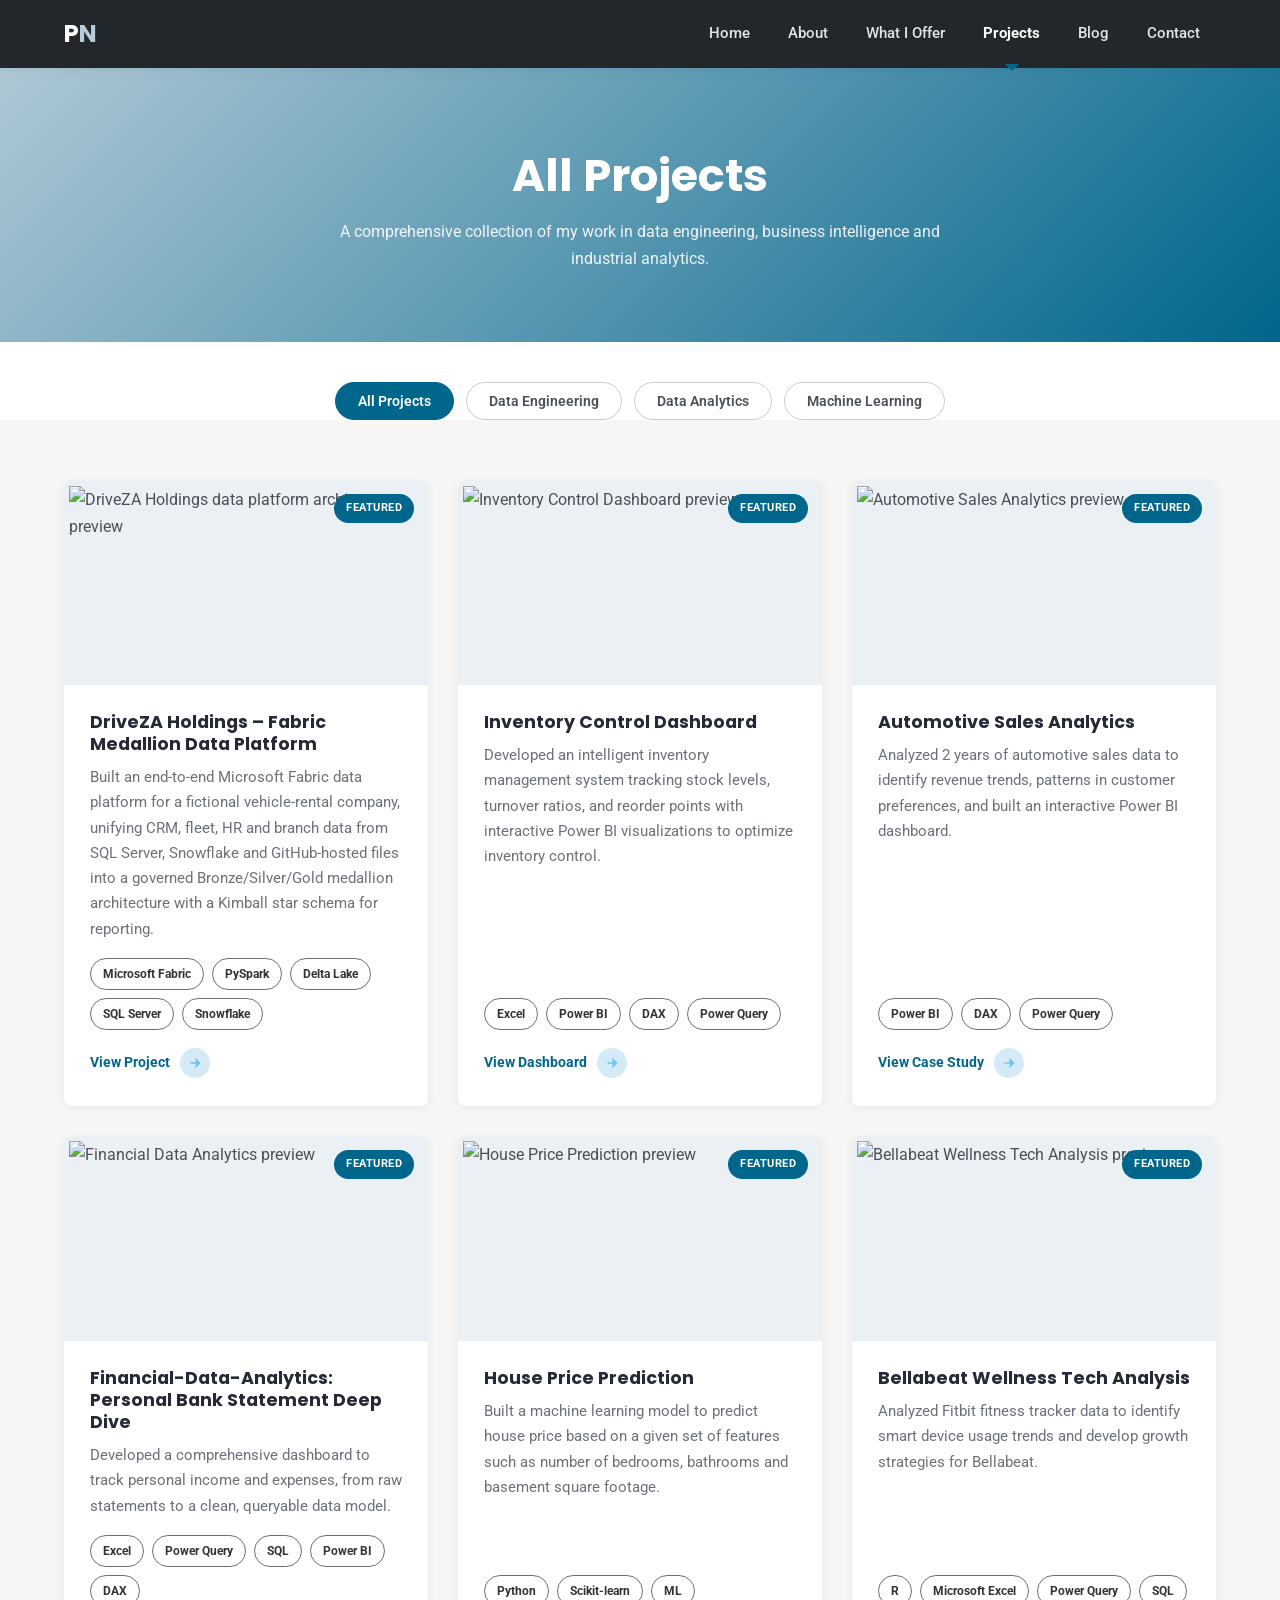
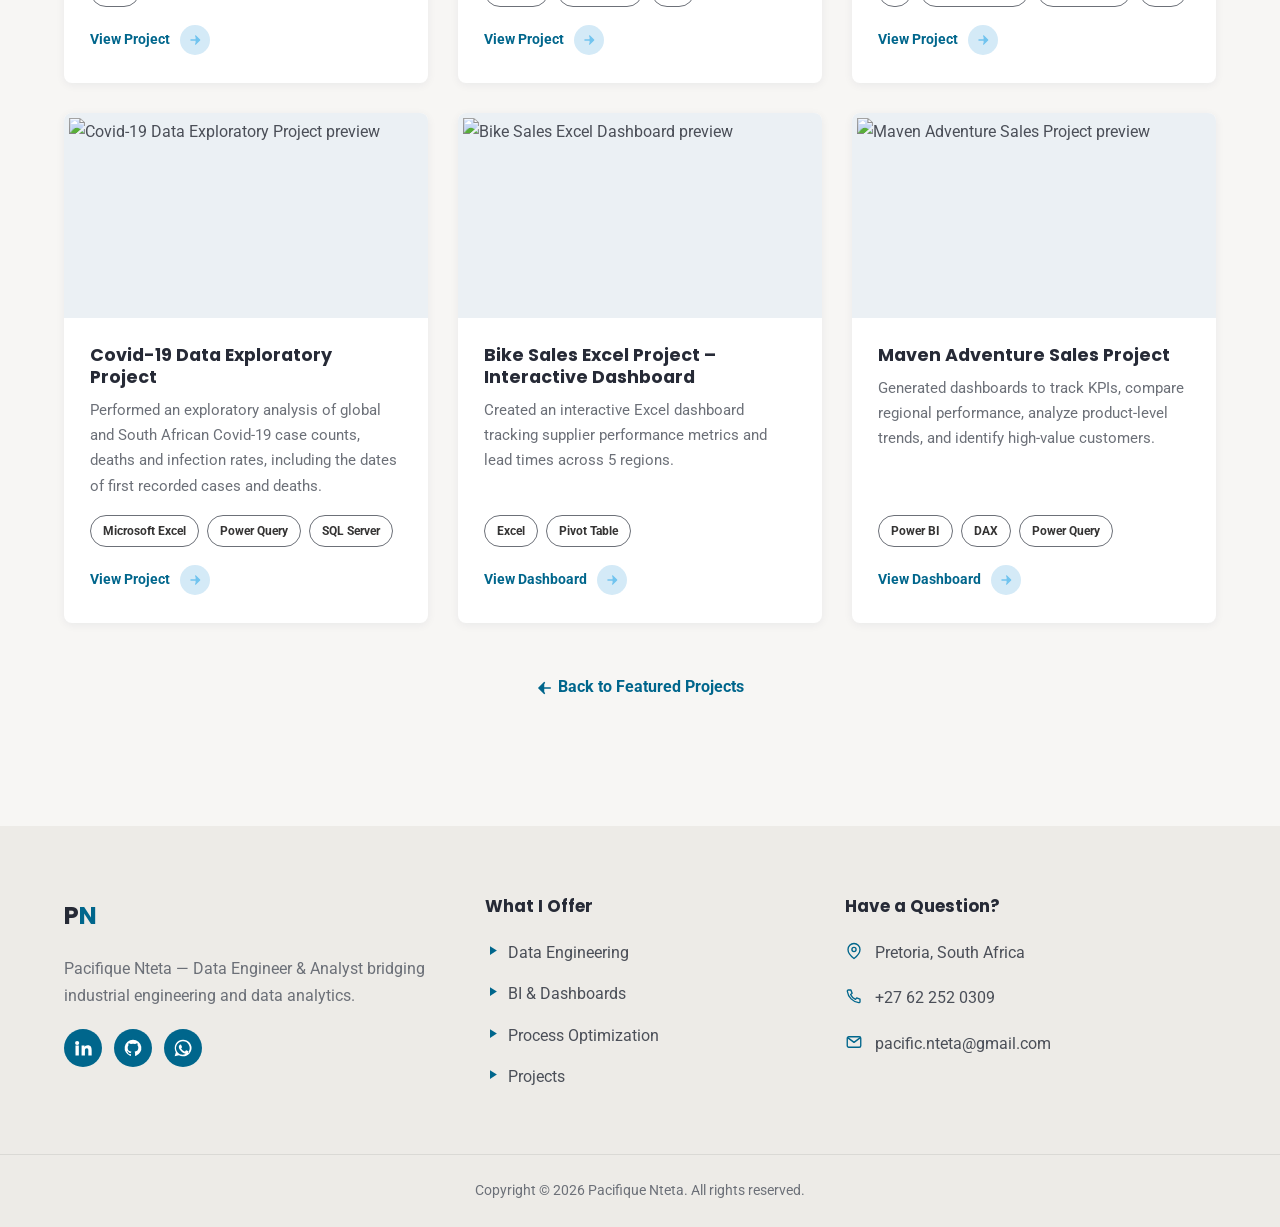
==== projects.html @ 790c8624 "blog section update" ====
<!DOCTYPE html>
<html lang="en">
  <head>
    <meta charset="UTF-8">
    <meta name="viewport" content="width=device-width, initial-scale=1.0, shrink-to-fit=no">
    <title>Projects | Pacifique Nteta</title>
    <meta name="description" content="A comprehensive collection of Pacifique Nteta's work in data engineering, business intelligence and industrial analytics.">
    <meta name="keywords" content="data engineer,  analytics engineer, industrial engineer, data analyst, Power BI, Python, supply chain analytics, inventory optimization, predictive modeling, data visualization, process improvement, Lean Six Sigma">
    <meta name="author" content="Pacifique Nteta">
    <meta name="robots" content="index, follow">
    <script async src="https://www.googletagmanager.com/gtag/js?id=G-0H7MX7FSZ4"></script>
    <script>
      window.dataLayer = window.dataLayer || [];
      function gtag(){ dataLayer.push(arguments); }
      gtag('js', new Date());
      gtag('config', 'G-0H7MX7FSZ4');
    </script>
    <link rel="preconnect" href="https://fonts.googleapis.com">
    <link rel="preconnect" href="https://fonts.gstatic.com" crossorigin>
    <link href="https://fonts.googleapis.com/css2?family=Poppins:wght@400;500;600;700;800&family=Roboto:wght@400;500;700&display=swap" rel="stylesheet">
    <link rel="stylesheet" href="styles.css">
    <link rel="icon" href="assets/images/PN - Round Logo.svg" type="image/svg+xml">
  </head>
  <body>

<!-- ===================== PRELOADER ===================== -->
<div id="preloader" aria-hidden="true">
  <div class="loader-spinner"></div>
</div>

<!-- ===================== HEADER ===================== -->
<header class="site-header solid" id="siteHeader">
  <div class="container header-inner">
    <a href="index.html#home" class="logo">P<span>N</span></a>

    <nav class="main-nav" id="mainNav" aria-label="Primary navigation">
      <ul class="nav-list">
        <li><a href="index.html#home" class="nav-link" data-nav="home">Home</a></li>
        <li><a href="index.html#about" class="nav-link" data-nav="about">About</a></li>
        <li><a href="index.html#services" class="nav-link" data-nav="services">What I Offer</a></li>
        <li><a href="projects.html" class="nav-link active">Projects</a></li>
        <li><a href="index.html#blog" class="nav-link" data-nav="blog">Blog</a></li>
        <!-- <li><a href="index.html#pricing" class="nav-link" data-nav="pricing">Pricing</a></li> -->
        <li><a href="index.html#contact" class="nav-link" data-nav="contact">Contact</a></li>
      </ul>
    </nav>

    <button class="hamburger" id="hamburger" aria-label="Toggle navigation menu" aria-expanded="false" aria-controls="mainNav">
      <span></span><span></span><span></span>
    </button>
  </div>
</header>

<main>

  <!-- ===================== PAGE HEADER ===================== -->
  <section class="page-header">
    <div class="container">
      <h1>All Projects</h1>
      <p>A comprehensive collection of my work in data engineering, business intelligence and industrial analytics.</p>
    </div>
  </section>     

  <!-- ===================== FILTER BAR ===================== -->
  <div class="filter-bar" id="projectFilters">
    <button class="filter-btn active" data-filter="all">All Projects</button>
    <button class="filter-btn" data-filter="data-engineering">Data Engineering</button>
    <button class="filter-btn" data-filter="data-analytics">Data Analytics</button>
    <button class="filter-btn" data-filter="machine-learning">Machine Learning</button>
  </div>

  <!-- ===================== ALL PROJECTS GRID ===================== -->
  <section class="all-projects">
    <div class="container">
      <div class="portfolio-grid" id="allProjectsGrid">
        
        <article class="portfolio-item" data-reveal data-category="data-engineering">
          <div class="portfolio-thumb">
            <span class="featured-badge">Featured</span>
            <img src="assets/images/DriveZa_Architecture.png" alt="DriveZA Holdings data platform architecture preview" loading="lazy" width="800" height="450">
          </div>
          <div class="portfolio-body">
            <h3>DriveZA Holdings – Fabric Medallion Data Platform</h3>
            <p>Built an end-to-end Microsoft Fabric data platform for a fictional vehicle-rental company, unifying CRM, fleet, HR and branch data from SQL Server, Snowflake and GitHub-hosted files into a governed Bronze/Silver/Gold medallion architecture with a Kimball star schema for reporting.</p>
            <div class="tag-list">
              <span class="tag">Microsoft Fabric</span><span class="tag">PySpark</span><span class="tag">Delta Lake</span><span class="tag">SQL Server</span><span class="tag">Snowflake</span>
            </div>
            <a href="https://github.com/PacifiqueNteta/DriveZA-Holdings" target="_blank" rel="noopener" class="read-more">View Project <span class="arrow" aria-hidden="true"><svg viewBox="0 0 24 24" fill="none" stroke="currentColor" stroke-width="2.2" stroke-linecap="round" stroke-linejoin="round"><path d="M5 12h14M13 5l7 7-7 7"/></svg></span></a>
          </div>
        </article>

        <article class="portfolio-item" data-reveal data-category="data-analytics">
          <div class="portfolio-thumb">
            <span class="featured-badge">Featured</span>
            <img src="assets/images/Inventory Project Header.png" alt="Inventory Control Dashboard preview" loading="lazy" width="800" height="450">
          </div>
          <div class="portfolio-body">
            <h3>Inventory Control Dashboard</h3>
            <p>Developed an intelligent inventory management system tracking stock levels, turnover ratios, and reorder points with interactive Power BI visualizations to optimize inventory control.</p>
            <div class="tag-list">
              <span class="tag">Excel</span><span class="tag">Power BI</span><span class="tag">DAX</span><span class="tag">Power Query</span>
            </div>
            <a href="https://app.powerbi.com/view?r=eyJrIjoiNzM2NTM2NjktODMyYS00ZTg4LWJiZTgtMGU3NTUxNTg4MDBhIiwidCI6ImNhOWE4YjhjLTNlYTMtNDc5OS1hNDNlLTU1MTAzOThlN2EzYiIsImMiOjh9" target="_blank" rel="noopener" class="read-more">View Dashboard <span class="arrow" aria-hidden="true"><svg viewBox="0 0 24 24" fill="none" stroke="currentColor" stroke-width="2.2" stroke-linecap="round" stroke-linejoin="round"><path d="M5 12h14M13 5l7 7-7 7"/></svg></span></a>
          </div>
        </article>

        <article class="portfolio-item" data-reveal data-category="data-analytics">
          <div class="portfolio-thumb">
            <span class="featured-badge">Featured</span>
            <img src="assets/images/Car Sales Header.jpg" alt="Automotive Sales Analytics preview" loading="lazy" width="800" height="450">
          </div>
          <div class="portfolio-body">
            <h3>Automotive Sales Analytics</h3>
            <p>Analyzed 2 years of automotive sales data to identify revenue trends, patterns in customer preferences, and built an interactive Power BI dashboard.</p>
            <div class="tag-list">
              <span class="tag">Power BI</span><span class="tag">DAX</span><span class="tag">Power Query</span>
            </div>
            <a href="https://github.com/PacifiqueNteta/Automotive-Sales-Analytics" target="_blank" rel="noopener" class="read-more">View Case Study <span class="arrow" aria-hidden="true"><svg viewBox="0 0 24 24" fill="none" stroke="currentColor" stroke-width="2.2" stroke-linecap="round" stroke-linejoin="round"><path d="M5 12h14M13 5l7 7-7 7"/></svg></span></a>
          </div>
        </article>

        <article class="portfolio-item" data-reveal data-category="data-analytics ">
          <div class="portfolio-thumb">
            <span class="featured-badge">Featured</span>
            <img src="assets/images/Bank Statement Analysis.jpeg" alt="Financial Data Analytics preview" loading="lazy" width="800" height="450">
          </div>
          <div class="portfolio-body">
            <h3>Financial-Data-Analytics: Personal Bank Statement Deep Dive</h3>
            <p>Developed a comprehensive dashboard to track personal income and expenses, from raw statements to a clean, queryable data model.</p>
            <div class="tag-list">
              <span class="tag">Excel</span><span class="tag">Power Query</span><span class="tag">SQL</span><span class="tag">Power BI</span><span class="tag">DAX</span>
            </div>
            <a href="https://github.com/PacifiqueNteta/Financial-Data-Analytics/blob/main/README.md" target="_blank" rel="noopener" class="read-more">View Project <span class="arrow" aria-hidden="true"><svg viewBox="0 0 24 24" fill="none" stroke="currentColor" stroke-width="2.2" stroke-linecap="round" stroke-linejoin="round"><path d="M5 12h14M13 5l7 7-7 7"/></svg></span></a>
          </div>
        </article>

        <article class="portfolio-item" data-reveal data-category="machine-learning">
          <div class="portfolio-thumb">
            <span class="featured-badge">Featured</span>
            <img src="assets/images/Houses.jpg" alt="House Price Prediction preview" loading="lazy" width="800" height="450">
          </div>
          <div class="portfolio-body">
            <h3>House Price Prediction</h3>
            <p>Built a machine learning model to predict house price based on a given set of features such as number of bedrooms, bathrooms and basement square footage.</p>
            <div class="tag-list">
              <span class="tag">Python</span><span class="tag">Scikit-learn</span><span class="tag">ML</span>
            </div>
            <a href="https://github.com/PacificNt/House-Price-Prediction-Project/blob/main/house-sales-project.ipynb" target="_blank" rel="noopener" class="read-more">View Project <span class="arrow" aria-hidden="true"><svg viewBox="0 0 24 24" fill="none" stroke="currentColor" stroke-width="2.2" stroke-linecap="round" stroke-linejoin="round"><path d="M5 12h14M13 5l7 7-7 7"/></svg></span></a>
          </div>
        </article>

        <article class="portfolio-item" data-reveal data-category="data-analytics">
          <div class="portfolio-thumb">
            <span class="featured-badge">Featured</span>
            <img src="assets/images/BellaBeatChart.png" alt="Bellabeat Wellness Tech Analysis preview" loading="lazy" width="800" height="450">
          </div>
          <div class="portfolio-body">
            <h3>Bellabeat Wellness Tech Analysis</h3>
            <p>Analyzed Fitbit fitness tracker data to identify smart device usage trends and develop growth strategies for Bellabeat.</p>
            <div class="tag-list">
              <span class="tag">R</span><span class="tag">Microsoft Excel</span><span class="tag">Power Query</span><span class="tag">SQL</span>
            </div>
            <a href="https://www.kaggle.com/code/pacifiquenteta/bellabeat-capstone-case-study" target="_blank" rel="noopener" class="read-more">View Project <span class="arrow" aria-hidden="true"><svg viewBox="0 0 24 24" fill="none" stroke="currentColor" stroke-width="2.2" stroke-linecap="round" stroke-linejoin="round"><path d="M5 12h14M13 5l7 7-7 7"/></svg></span></a>
          </div>
        </article>

        <article class="portfolio-item" data-reveal data-category="data-analytics">
          <div class="portfolio-thumb">
            <img src="assets/images/Corona.jpg" alt="Covid-19 Data Exploratory Project preview" loading="lazy" width="800" height="450">
          </div>
          <div class="portfolio-body">
            <h3>Covid-19 Data Exploratory Project</h3>
            <p>Performed an exploratory analysis of global and South African Covid-19 case counts, deaths and infection rates, including the dates of first recorded cases and deaths.</p>
            <div class="tag-list">
              <span class="tag">Microsoft Excel</span><span class="tag">Power Query</span><span class="tag">SQL Server</span>
            </div>
            <a href="https://github.com/PacificNt/Covid-19_Data_Exploratory_Project/blob/main/README.md" target="_blank" rel="noopener" class="read-more">View Project <span class="arrow" aria-hidden="true"><svg viewBox="0 0 24 24" fill="none" stroke="currentColor" stroke-width="2.2" stroke-linecap="round" stroke-linejoin="round"><path d="M5 12h14M13 5l7 7-7 7"/></svg></span></a>
          </div>
        </article>

        <article class="portfolio-item" data-reveal data-category="data-analytics">
          <div class="portfolio-thumb">
            <img src="assets/images/Bike Sale Project.png" alt="Bike Sales Excel Dashboard preview" loading="lazy" width="800" height="450">
          </div>
          <div class="portfolio-body">
            <h3>Bike Sales Excel Project &ndash; Interactive Dashboard</h3>
            <p>Created an interactive Excel dashboard tracking supplier performance metrics and lead times across 5 regions.</p>
            <div class="tag-list">
              <span class="tag">Excel</span><span class="tag">Pivot Table</span>
            </div>
            <a href="https://1drv.ms/x/s!Akip1je-1QNHhXFHYk6BNHIUwfp4?e=jDx7t6" target="_blank" rel="noopener" class="read-more">View Dashboard <span class="arrow" aria-hidden="true"><svg viewBox="0 0 24 24" fill="none" stroke="currentColor" stroke-width="2.2" stroke-linecap="round" stroke-linejoin="round"><path d="M5 12h14M13 5l7 7-7 7"/></svg></span></a>
          </div>
        </article>

        <article class="portfolio-item" data-reveal data-category="data-analytics">
          <div class="portfolio-thumb">
            <img src="assets/images/Adventure Preview.png" alt="Maven Adventure Sales Project preview" loading="lazy" width="800" height="450">
          </div>
          <div class="portfolio-body">
            <h3>Maven Adventure Sales Project</h3>
            <p>Generated dashboards to track KPIs, compare regional performance, analyze product-level trends, and identify high-value customers.</p>
            <div class="tag-list">
              <span class="tag">Power BI</span><span class="tag">DAX</span><span class="tag">Power Query</span>
            </div>
            <a href="https://mavenshowcase.com/project/29545" target="_blank" rel="noopener" class="read-more">View Dashboard <span class="arrow" aria-hidden="true"><svg viewBox="0 0 24 24" fill="none" stroke="currentColor" stroke-width="2.2" stroke-linecap="round" stroke-linejoin="round"><path d="M5 12h14M13 5l7 7-7 7"/></svg></span></a>
          </div>
        </article>

      </div>

      <p class="back-link-wrap"><a href="index.html#portfolio" class="back-link"><span class="arrow arrow-left" aria-hidden="true"><svg viewBox="0 0 24 24" fill="none" stroke="currentColor" stroke-width="2.2" stroke-linecap="round" stroke-linejoin="round"><path d="M19 12H5M11 5l-7 7 7 7"/></svg></span> Back to Featured Projects</a></p>
    </div>
  </section>

</main>

<!-- ===================== FOOTER ===================== -->
<footer class="site-footer">
  <div class="container footer-grid">
    <div class="footer-col">
      <a href="index.html#home" class="logo">P<span>N</span></a>
      <p>Pacifique Nteta &mdash; Data Engineer &amp; Analyst bridging industrial engineering and data analytics.</p>
      <ul class="social-round">
        <li><a href="https://linkedin.com/in/pacifique-nteta" target="_blank" rel="noopener" aria-label="LinkedIn"><svg viewBox="0 0 24 24"><path d="M4.98 3.5a2.5 2.5 0 1 1 0 5 2.5 2.5 0 0 1 0-5zM3 9h4v12H3V9zm7 0h3.8v1.7h.05c.53-1 1.83-2 3.77-2 4.03 0 4.78 2.65 4.78 6.1V21h-4v-5.7c0-1.36-.02-3.1-1.9-3.1-1.9 0-2.2 1.48-2.2 3v5.8h-4V9z"/></svg></a></li>
        <li><a href="https://github.com/PacifiqueNteta" target="_blank" rel="noopener" aria-label="GitHub"><svg viewBox="0 0 24 24"><path d="M12 2a10 10 0 0 0-3.16 19.5c.5.09.68-.22.68-.48v-1.7c-2.78.6-3.37-1.34-3.37-1.34-.46-1.16-1.11-1.47-1.11-1.47-.9-.62.07-.6.07-.6 1 .07 1.53 1.03 1.53 1.03.9 1.52 2.34 1.08 2.91.83.09-.65.35-1.08.63-1.33-2.22-.25-4.56-1.11-4.56-4.93 0-1.09.39-1.98 1.03-2.68-.1-.25-.45-1.27.1-2.65 0 0 .84-.27 2.75 1.02a9.6 9.6 0 0 1 5 0c1.91-1.29 2.75-1.02 2.75-1.02.55 1.38.2 2.4.1 2.65.64.7 1.03 1.59 1.03 2.68 0 3.83-2.34 4.68-4.57 4.92.36.31.68.92.68 1.85v2.74c0 .27.18.58.69.48A10 10 0 0 0 12 2z"/></svg></a></li>
        <li><a href="https://wa.me/27622520309" target="_blank" rel="noopener" aria-label="WhatsApp"><svg viewBox="0 0 24 24"><path d="M12 2a10 10 0 0 0-8.6 15L2 22l5.2-1.36A10 10 0 1 0 12 2zm0 2a8 8 0 0 1 6.9 12.05l.5 1.83-1.87-.49A8 8 0 1 1 12 4zm-3.24 4.1c-.2 0-.5.06-.77.36-.26.3-1 1-1 2.42 0 1.43 1.03 2.8 1.17 3 .15.2 2 3.14 4.9 4.28 2.42.95 2.9.76 3.43.71.53-.05 1.7-.7 1.94-1.36.24-.68.24-1.26.17-1.38-.07-.12-.27-.2-.56-.35-.3-.15-1.7-.84-1.97-.94-.26-.1-.46-.15-.65.15-.2.3-.75.94-.92 1.14-.17.2-.34.22-.63.07-.3-.15-1.24-.46-2.36-1.46-.87-.78-1.46-1.74-1.63-2.04-.17-.3-.02-.46.13-.6.13-.13.3-.35.44-.52.15-.17.2-.3.3-.5.1-.2.05-.37-.03-.52-.07-.15-.65-1.58-.9-2.16-.24-.57-.48-.5-.65-.5z"/></svg></a></li>
      </ul>
    </div>

    <div class="footer-col">
      <h4>What I Offer</h4>
      <ul class="footer-links">
  <li><a href="#services"><span class="link-bullet" aria-hidden="true"><svg viewBox="0 0 24 24" fill="currentColor"><path d="M8 5v14l11-7z"/></svg></span> Data Engineering</a></li>
  <li><a href="#services"><span class="link-bullet" aria-hidden="true"><svg viewBox="0 0 24 24" fill="currentColor"><path d="M8 5v14l11-7z"/></svg></span> BI &amp; Dashboards</a></li>
  <li><a href="#services"><span class="link-bullet" aria-hidden="true"><svg viewBox="0 0 24 24" fill="currentColor"><path d="M8 5v14l11-7z"/></svg></span> Process Optimization</a></li>
  <li><a href="projects.html"><span class="link-bullet" aria-hidden="true"><svg viewBox="0 0 24 24" fill="currentColor"><path d="M8 5v14l11-7z"/></svg></span> Projects</a></li>
</ul>
    </div>

    <div class="footer-col">
      <h4>Have a Question?</h4>
      <ul class="footer-contact">
        <li><span class="ic-pin" aria-hidden="true"><svg viewBox="0 0 24 24" fill="none" stroke="currentColor" stroke-width="1.8" stroke-linecap="round" stroke-linejoin="round"><path d="M20 10c0 6-8 12-8 12s-8-6-8-12a8 8 0 0 1 16 0Z"/><circle cx="12" cy="10" r="2.75"/></svg></span>
          <span>Pretoria, South Africa</span></li>
        <li><span class="ic-phone" aria-hidden="true"><svg viewBox="0 0 24 24" fill="none" stroke="currentColor" stroke-width="1.8" stroke-linecap="round" stroke-linejoin="round"><path d="M4.5 4h3.4l1.6 4.4-2 1.6a12.5 12.5 0 0 0 6.5 6.5l1.6-2 4.4 1.6v3.4c0 1-.8 1.5-1.7 1.4C10.6 20 4 13.4 3.1 5.7 3 4.8 3.5 4 4.5 4Z"/></svg></span>
          <a href="tel:+27622520309" target="_blank" rel="noopener noreferrer">+27 62 252 0309</a></li>
        <li><span class="ic-mail" aria-hidden="true"><svg viewBox="0 0 24 24" fill="none" stroke="currentColor" stroke-width="1.8" stroke-linecap="round" stroke-linejoin="round"><rect x="3" y="5" width="18" height="14" rx="2"/><path d="m4 6.5 8 6 8-6"/></svg></span>
          <a href="mailto:pacific.nteta@gmail.com" target="_blank" rel="noopener noreferrer">pacific.nteta@gmail.com</a></li>
      </ul>
    </div>
  </div>

  <div class="footer-bottom">
    <p>Copyright &copy; <span id="year"></span> Pacifique Nteta. All rights reserved.</p>
  </div>
</footer>

<button id="backToTop" aria-label="Back to top">
  <svg class="progress-ring" viewBox="0 0 48 48" aria-hidden="true">
    <circle class="progress-ring__bg" cx="24" cy="24" r="21"></circle>
    <circle class="progress-ring__fg" id="scrollProgressCircle" cx="24" cy="24" r="21"></circle>
  </svg>
  <svg class="up-arrow" viewBox="0 0 24 24" fill="none" stroke="currentColor" stroke-width="2.4" stroke-linecap="round" stroke-linejoin="round" aria-hidden="true"><path d="M12 19V5M5 12l7-7 7 7"/></svg>
</button>

<script src="script.js"></script>
    <script>
        // Filter projects by category
        document.addEventListener('DOMContentLoaded', function() {
            const filterButtons = document.querySelectorAll('.filter-btn');
            const projectCards = document.querySelectorAll('.project-card');
            
            filterButtons.forEach(button => {
                button.addEventListener('click', () => {
                    // Update active button
                    filterButtons.forEach(btn => {
                        btn.classList.remove('bg-blue-600', 'text-white');
                        btn.classList.add('border', 'border-blue-600', 'text-blue-600', 'hover:bg-blue-600', 'hover:text-white');
                    });
                    
                    button.classList.add('bg-blue-600', 'text-white');
                    button.classList.remove('border', 'border-blue-600', 'text-blue-600', 'hover:bg-blue-600', 'hover:text-white');
                    
                    // Filter projects
                    const filter = button.getAttribute('data-filter');
                    
                    projectCards.forEach(card => {
                        if (filter === 'all' || card.getAttribute('data-category').includes(filter)) {
                            card.style.display = 'block';
                        } else {
                            card.style.display = 'none';
                        }
                    });
                });
            });
        });
    </script>

    <script>
      // Track all "View Project" link clicks
      document.querySelectorAll('a[href]').forEach(link => {
        link.addEventListener('click', function() {
          gtag('event', 'project_click', {
            project_name: this.closest('.project-card')
                            ?.querySelector('h3')?.innerText || 'unknown',
            destination: this.href
          });
        });
      });

      // Track filter button usage
      document.querySelectorAll('.filter-btn').forEach(btn => {
        btn.addEventListener('click', function() {
          gtag('event', 'filter_used', {
            filter_category: this.getAttribute('data-filter')
          });
        });
      });

      // Track scroll depth (25%, 50%, 75%, 90%)
      const depths = [25, 50, 75, 90];
      const fired = new Set();
      window.addEventListener('scroll', () => {
        const pct = Math.round((window.scrollY / (document.body.scrollHeight - window.innerHeight)) * 100);
        depths.forEach(d => {
          if (pct >= d && !fired.has(d)) {
            fired.add(d);
            gtag('event', 'scroll_depth', { depth_percentage: d });
          }
        });
      });
    </script>
</body>
</html>
---- styles.css ----
/* ==========================================================================
   Pacifique Nteta — Portfolio
   Section grouping by responsibility:
   1. Theme tokens & base styles
   2. Layout helpers
   3. Navigation & header
   4. Hero
   5. About / experience / skills
   6. Services / stats / portfolio
   7. Contact / CTA / footer
   8. Utility states & responsive adjustments
   ========================================================================== */

/* ---------- Theme tokens & base styles ---------- */
:root{
  /* Neutral "Slate & Copper" theme — a warm, professional accent that avoids
     the generic BI-tool blue while staying calm and legible. */
  --primary: #00668c;
  --primary-dark: #71c4ef;
  --primary-light: #b6ccd8;
  --primary-lighter: #d4eaf7;
  --ink: #23262B;       /* dark neutral surface — header/hero/footer-dark */
  --ink-2: #33363D;      /* lighter dark neutral, for gradients */
  --dark: #262A36;
  --gray-700: #4B4F58;
  --gray-500: #6C7078;
  --gray-300: #C9CDD3;
  --bg-light: #F7F6F4;
  --bg-footer: #EDEBE7;
  --white: #FFFFFF;
  --danger: #C1443D;
  --radius-sm: 4px;
  --radius-md: 8px;
  --radius-lg: 14px;
  --shadow-sm: 0 2px 10px rgba(20,30,60,.06);
  --shadow-md: 0 10px 30px rgba(20,30,60,.10);
  --shadow-lg: 0 20px 45px rgba(20,30,60,.16);
  --transition: .3s cubic-bezier(.4,0,.2,1);
  --header-h: 78px;
  --container-w: 1200px;
  --font-head: 'Poppins', sans-serif;
  --font-body: 'Roboto', sans-serif;
}

*, *::before, *::after{ box-sizing: border-box; }
html{ scroll-behavior: smooth; }
body{
  margin: 0;
  font-family: var(--font-body);
  color: var(--gray-700);
  background: var(--white);
  line-height: 1.7;
  -webkit-font-smoothing: antialiased;
}
h1,h2,h3,h4,h5{
  font-family: var(--font-head);
  color: var(--dark);
  margin: 0 0 16px;
  line-height: 1.25;
  font-weight: 700;
}
p{ margin: 0 0 16px; }
a{ color: inherit; text-decoration: none; }
img{ max-width: 100%; display: block; }
ul{ list-style: none; margin: 0; padding: 0; }
button{ font-family: inherit; cursor: pointer; }
input, textarea{ font-family: inherit; font-size: 1rem; }
svg{ width: 100%; height: 100%; fill: currentColor; }
:focus-visible{
  outline: 3px solid rgba(113, 196, 239, 0.8);
  outline-offset: 3px;
}

/* ---------- Layout helpers ---------- */
.container{
  width: 100%;
  max-width: var(--container-w);
  margin: 0 auto;
  padding: 0 24px;
}
section{ position: relative; }
.eyebrow{
  display: inline-block;
  color: var(--primary);
  font-weight: 700;
  letter-spacing: 1.5px;
  text-transform: uppercase;
  font-size: .85rem;
  margin-bottom: 10px;
}
.section-head{ text-align: center; max-width: 760px; margin: 0 auto 60px; }
.section-head h2{ font-size: clamp(1.7rem, 3vw, 2.3rem); }
.section-sub{ color: var(--gray-500); }

/* scroll reveal */
[data-reveal]{
  opacity: 0;
  transform: translateY(28px);
  transition: opacity .7s ease, transform .7s ease;
}
[data-reveal].in-view{ opacity: 1; transform: none; }

/* ---------- 3. Buttons ---------- */
.btn{
  display: inline-flex;
  align-items: center;
  gap: 12px;
  padding: 13px 14px 13px 28px;
  border-radius: 999px;
  font-weight: 700;
  font-size: .82rem;
  letter-spacing: .6px;
  text-transform: uppercase;
  border: 2px solid transparent;
  transition: background var(--transition), color var(--transition), border-color var(--transition), transform var(--transition), box-shadow var(--transition);
  white-space: nowrap;
}
/* Arrow renders as a small circular icon "badge" that slides on hover —
   a more modern affordance than a bare arrow glyph. */
.btn .arrow{
  display: inline-flex;
  align-items: center;
  justify-content: center;
  width: 26px; height: 26px;
  border-radius: 50%;
  flex-shrink: 0;
  transition: transform var(--transition), background var(--transition);
}
.btn .arrow svg{ width: 13px; height: 13px; }
.btn:hover .arrow{ transform: translateX(4px); }

.btn-dark{ background: var(--primary-dark); color: var(--white); }
.btn-dark .arrow{ background: rgba(255,255,255,.18); }
.btn-dark:hover{ background: var(--ink); box-shadow: var(--shadow-md); transform: translateY(-2px); }

.btn-light{ background: var(--white); color: var(--primary-dark); }
.btn-light .arrow{ background: var(--primary-lighter); }
.btn-light:hover{ box-shadow: var(--shadow-md); transform: translateY(-2px); }

.btn-outline-white{ background: transparent; color: var(--white); border-color: rgba(255,255,255,.5); text-transform: uppercase; }
.btn-outline-white .arrow{ background: rgba(255,255,255,.16); }
.btn-outline-white:hover{ background: var(--white); color: var(--primary-dark); }
.btn-outline-white:hover .arrow{ background: var(--primary-lighter); }

.btn-outline-price{ background: transparent; color: var(--primary); border-color: var(--primary); width: 100%; justify-content: center; padding: 15px 28px; }
.btn-outline-price .arrow{ display: none; }
.btn-outline-price:hover{ background: var(--primary); color: var(--white); }

.btn-solid-price{ background: var(--white); color: var(--primary-dark); width: 100%; justify-content: center; padding: 15px 28px; }
.btn-solid-price .arrow{ display: none; }
.btn-solid-price:hover{ background: var(--ink); color: var(--white); }

/* ---------- 4. Preloader ---------- */
#preloader{
  position: fixed; inset: 0; background: var(--white);
  display: flex; align-items: center; justify-content: center;
  z-index: 9999;
  transition: opacity .5s ease, visibility .5s ease;
}
#preloader.done{ opacity: 0; visibility: hidden; }
.loader-spinner{
  width: 46px; height: 46px;
  border: 4px solid var(--primary-lighter);
  border-top-color: var(--primary);
  border-radius: 50%;
  animation: spin .8s linear infinite;
}
@keyframes spin{ to{ transform: rotate(360deg); } }

/* ---------- 5. Header / Navigation ---------- */
.site-header{
  position: fixed; top: 0; left: 0; right: 0;
  z-index: 1000;
  height: var(--header-h);
  display: flex; align-items: center;
  background: transparent;
  transition: background var(--transition), box-shadow var(--transition), height var(--transition);
}
.site-header.scrolled{
  background: var(--ink);
  height: 68px;
  box-shadow: var(--shadow-sm);
}
.header-inner{
  display: flex; align-items: center; justify-content: space-between;
  width: 100%;
}
.logo{
  font-family: var(--font-head);
  font-size: 1.5rem;
  font-weight: 700;
  color: var(--white);
}
.logo span{ color: var(--dark); }
.site-header.scrolled .logo span, .hero .logo span{ color: var(--white); }

/* Ensure the logos maintain proper sizing and alignment */
.logo-tile img {
  width: 48px;
  height: 48px;
  object-fit: contain;
}

.main-nav .nav-list{ display: flex; gap: 6px; }
.nav-link{
  position: relative;
  display: inline-block;
  padding: 10px 16px;
  color: rgba(255,255,255,.88);
  font-weight: 500;
  font-size: .95rem;
  border-radius: var(--radius-sm);
  transition: color var(--transition), background var(--transition);
}
.nav-link:hover{ color: var(--white); }
.nav-link.active{ color: var(--white); font-weight: 700; }
.nav-link.active::after{
  content: '';
  position: absolute;
  bottom: -21px; left: 50%;
  transform: translateX(-50%);
  border: 7px solid transparent;
  border-top-color: var(--primary);
  transition: border-top-color var(--transition);
}
.site-header.scrolled .nav-link.active::after{ border-top-color: var(--primary); bottom: -19px; }

.hamburger{
  display: none;
  flex-direction: column;
  gap: 5px;
  background: none; border: none; padding: 8px;
  z-index: 1100;
}
.hamburger span{
  width: 26px; height: 2px; background: var(--white);
  border-radius: 2px; transition: transform var(--transition), opacity var(--transition);
}
.hamburger.open span:nth-child(1){ transform: translateY(7px) rotate(45deg); }
.hamburger.open span:nth-child(2){ opacity: 0; }
.hamburger.open span:nth-child(3){ transform: translateY(-7px) rotate(-45deg); }

/* Non-hero pages (e.g. Projects) need a solid header from the start */
.site-header.solid{ background: var(--ink); height: 68px; box-shadow: var(--shadow-sm); }
.site-header.solid .logo{ color: var(--white); }
.site-header.solid .logo span{ color: var(--primary-light); }

/* ---------- 6. Hero ---------- */
.hero{
  position: relative;
  min-height: 100vh;
  display: flex; align-items: center;
  overflow: hidden;
  background: linear-gradient(135deg, var(--ink-2), var(--ink));
  padding-top: var(--header-h);
}
.hero .btn,
.btn-primary,
.btn-white,
.btn-outline {
  border-radius: 2px; /* Removes pill shape to make rectangular */
}
.hero .logo{ color: var(--white); }
.hero-blobs{ position: absolute; inset: 0; overflow: hidden; }
.blob{
  position: absolute;
  border-radius: 50%;
  background: rgba(255,255,255,.08);
}
.blob-1{ width: 480px; height: 480px; top: -120px; left: 20%; }
.blob-2{ width: 620px; height: 620px; bottom: -260px; right: -120px; background: rgba(255,255,255,.06); }
.blob-3{ width: 260px; height: 260px; top: 40%; left: 4%; background: rgba(255,255,255,.05); }

.hero-inner{
  position: relative;
  display: grid;
  grid-template-columns: minmax(0, 1.08fr) minmax(0, .80fr);
  align-items: flex-end;
  gap: 30px;
  min-height: calc(100vh - var(--header-h));
  padding-top: 40px;
  max-width: 100%;        
  margin-left: 0;         
  padding-left: 40px; 
}
.hero-content{ padding-bottom: 60px; max-width: 620px; position: relative; min-width: 0; z-index: 2; }
.chat-badge{
  position: relative;
  display: inline-block;
  background: var(--white);
  color: var(--primary-dark);
  font-weight: 700;
  font-size: .85rem;
  padding: 9px 18px;
  border-radius: var(--radius-sm);
  margin-bottom: 26px;
}
.chat-badge .badge-tail{
  position: absolute; bottom: -7px; left: 22px;
  width: 14px; height: 14px;
  background: var(--white);
  clip-path: polygon(0 0, 100% 0, 0 100%);
}
.hero-title{
  color: var(--white);
  font-size: clamp(2rem, 4.2vw, 3.2rem);
  font-weight: 700;
  margin-bottom: 22px;
}
@media (max-width: 620px){
  .hero-title{ font-size: clamp(1.45rem, 7.5vw, 2rem); }
  .hero-typewriter{ min-height: 3.9em; }   /* 3 lines of headroom on very narrow screens */
  .hero-text{ font-size: .98rem; }
  .hero-content{ padding-left: 4px; padding-right: 4px; }
}
.hero-typewriter{ display: block; min-height: 1.3em;overflow-wrap: break-word; }
@media (max-width: 1080px){
  .hero-typewriter{ min-height: 2.6em; }  /* reserves 2 lines — no vertical jump when it wraps */
}
.cursor{ display: inline-block; animation: blink 1s step-end infinite; font-weight: 300; }
@keyframes blink{ 50%{ opacity: 0; } }
.hero-text{ color: rgba(255,255,255,.9); font-size: 1.05rem;width: 100%; max-width: 520px; }
.hero-buttons{ display: flex; gap: 16px; margin: 28px 0 30px; flex-wrap: wrap; }
.hero-socials{ display: flex; gap: 26px; flex-wrap: wrap; }
.hero-socials a{
  color: var(--white); font-weight: 700; font-size: .8rem;
  letter-spacing: .5px; text-transform: uppercase;
  opacity: .9; transition: opacity var(--transition);
}
.hero-socials a:hover{ opacity: 1; text-decoration: underline; }
.hero-socials span{ margin-right: 4px; }

.hero-image{align-self: end; max-width: 400px; }
.hero-image img{
  max-height: 88vh;
  margin-left: auto;
  border-radius: var(--radius-lg);
  object-fit: cover;
  filter: drop-shadow(0 30px 40px rgba(0,0,0,.25));
}

/* ---------- 7. About ---------- */
.about{ padding: 110px 0; background: var(--white); }
.about-inner{
  display: grid;
  grid-template-columns: .85fr 1.15fr;
  gap: 70px;
  align-items: center;
}
.about-image{ position: relative; }
.about-image img{
  width: 100%;
  aspect-ratio: 4 / 5;      /* adjust to match the portrait's actual proportions */
  object-fit: cover;
  border-radius: var(--radius-md);
  position: relative;
  z-index: 2;
}
.about-accent{
  position: absolute;
  left: -26px; top: 50%;
  transform: translateY(-50%);
  width: 14px; height: 60%;
  background: linear-gradient(var(--primary-light), var(--primary));
  border-radius: 8px;
  z-index: 1;
}
.tabs{ display: flex; gap: 10px; margin-bottom: 34px; flex-wrap: wrap; }
.tab-btn{
  background: var(--bg-light);
  border: none;
  padding: 13px 22px;
  border-radius: var(--radius-sm);
  font-weight: 600;
  color: var(--gray-700);
  position: relative;
  transition: background var(--transition), color var(--transition);
}
.tab-btn.active{ background: var(--primary); color: var(--white); }
.tab-btn.active::after{
  content: '';
  position: absolute; bottom: -8px; left: 50%; transform: translateX(-50%);
  border: 6px solid transparent; border-top-color: var(--primary);
}
.tab-panel h2{ font-size: 1.8rem; }
.tab-panel h3{ font-size: 1.25rem; margin-top: 20px; }
.exp-item{ margin-bottom: 26px; }
.exp-item h3{ margin-bottom: 6px; font-size: 1.15rem; }
.exp-meta{ display: inline-flex; align-items: center; gap: 6px; color: var(--gray-500); font-size: .9rem; margin-bottom: 10px; flex-wrap: wrap; }
.exp-meta strong{ color: var(--primary); font-weight: 700; }
.exp-meta .pin{
  width: 14px; height: 14px;
  display: inline-flex;
  align-items: center;
  color: var(--primary);
  flex-shrink: 0;
}
.exp-meta .pin svg{ width: 100%; height: 100%; fill: none; }
.exp-extra{ display: none; }
.exp-extra.show{ display: block; }

.exp-toggle{
  display: inline-flex;
  align-items: center;
  gap: 6px;
  margin-top: 8px;
  background: none;
  border: none;
  padding: 0;
  color: var(--primary-dark);
  font-weight: 700;
  font-size: .9rem;
  cursor: pointer;
}
.exp-toggle:hover{ color: var(--primary); }
.exp-toggle-icon{
  width: 16px; height: 16px;
  transition: transform var(--transition);
}
.exp-toggle[aria-expanded="true"] .exp-toggle-icon{ transform: rotate(180deg); }

.edu-grid{ display: grid; gap: 18px; margin-top: 12px; }
.edu-item{
  background: var(--white);
  border: 0.02px solid rgba(0, 0, 0, 0.12);
  border-left: 2px solid var(--primary);
  border-radius: var(--radius-sm);
  padding: 18px 22px;
  box-shadow: var(--shadow-sm);
  transition: transform var(--transition), box-shadow var(--transition), border-color var(--transition);
}
.edu-item:hover{
  transform: translateY(-4px);
  box-shadow: var(--shadow-md);
  border-color: rgba(0, 0, 0, 0.18);
}
.edu-year{
  display: inline-block;
  margin-bottom: 8px;
  font-size: .75rem;
  letter-spacing: 1px;
  text-transform: uppercase;
  font-weight: 700;
  color: var(--primary);
}
.edu-item h3{ margin: 0 0 8px; font-size: 1.08rem; }
.edu-item p a{ color: var(--primary); font-weight: 700; }
.edu-item p a:hover{ text-decoration: underline; }
.cert-grid{ grid-template-columns: 1fr 1fr; gap: 16px 20px; }
.cert-panel{ margin-top: 30px; }
.cert-panel h3{ margin-bottom: 14px; }
.cert-list{
  display: flex;
  flex-wrap: wrap;
  gap: 12px;
}
/* Certifications: tiered layout with icon medallion + code badge */
.cert-group-title{
  font-size: .78rem;
  font-weight: 700;
  letter-spacing: .08em;
  text-transform: uppercase;
  color: var(--primary);
  margin: 30px 0 16px;
}
.cert-group-title:first-of-type{ margin-top: 8px; }

.cert-grid{
  display: grid;
  grid-template-columns: repeat(3, 1fr);
  gap: 18px;
}

.cert-card{
  background: var(--white);
  border: 1px solid rgba(0, 0, 0, 0.12);
  border-radius: var(--radius-md);
  padding: 22px;
  display: flex;
  flex-direction: column;
  gap: 4px;
  box-shadow: var(--shadow-sm);
  transition: transform var(--transition), box-shadow var(--transition), border-color var(--transition);
}
.cert-card:hover{
  transform: translateY(-4px);
  box-shadow: var(--shadow-md);
  border-color: rgba(0, 0, 0, 0.18);
}

.cert-card-top{
  display: flex;
  align-items: center;
  justify-content: space-between;
  margin-bottom: 14px;
}
.cert-icon{
  width: 46px; height: 46px;
  border-radius: var(--radius-sm);
  background: transparent;   /* remove the blue tile */
  padding: 0;
  display: flex; align-items: center; justify-content: center;
  flex-shrink: 0;
}
.cert-icon img{ width: 100%; height: 100%; object-fit: contain; }
.cert-icon img{ width: 100%; height: 100%; object-fit: contain; }
.cert-icon--course{ background: var(--ink); padding: 9px; border-radius: var(--radius-sm); }
/* .cert-icon--course img{ filter: brightness(0) invert(1); } keeps platform icons white on dark tile */
.cert-code{
  font-family: var(--font-head);
  font-size: .7rem;
  font-weight: 700;
  letter-spacing: .04em;
  color: var(--primary);
  background: var(--primary-lighter);
  border-radius: 999px;
  padding: 4px 11px;
  white-space: nowrap;
}
.cert-card h4{
  font-size: 1.02rem;
  margin: 0 0 4px;
  color: var(--dark);
  font-family: var(--font-head);
  font-weight: 700;
}
.cert-issuer{
  font-size: .84rem;
  color: var(--gray-500);
  margin-bottom: 12px;
  display: block;
}
.cert-link{ margin-top: auto; align-self: flex-start; font-size: .85rem; }
.cert-card--verified{ border-top: 3px solid var(--primary); }

@media (max-width: 900px){
  .cert-grid{ grid-template-columns: 1fr 1fr; }
}
@media (max-width: 620px){
  .cert-grid{ grid-template-columns: 1fr; }
}
.cert-list li{
  background: var(--primary-lighter);
  color: var(--primary-dark);
  border-radius: 999px;
  padding: 8px 14px;
  font-size: .82rem;
  font-weight: 700;
}

.skills-grid{ display: grid; grid-template-columns: 1fr 1fr; gap: 28px 40px; margin-top: 30px; }
.skills-group-title{
  font-size: .78rem;
  font-weight: 700;
  letter-spacing: .08em;
  text-transform: uppercase;
  color: var(--primary);
  margin: 30px 0 16px;
}
.skills-group-title:first-of-type{ margin-top: 8px; }


.skill-head{ display: flex; justify-content: space-between; font-weight: 700; font-size: .82rem; letter-spacing: .5px; text-transform: uppercase; color: var(--dark); margin-bottom: 10px; }
.skill-head em{ color: var(--primary); font-style: normal; }
.skill-bar{ height: 6px; background: #E7EAF0; border-radius: 6px; overflow: hidden; }
.skill-fill{ height: 100%; width: 0; background: linear-gradient(90deg, var(--primary-light), var(--primary)); border-radius: 6px; transition: width 1.2s ease; }

/* ---------- 8. Services ---------- */
.services{ padding: 110px 0; background: var(--bg-light); }
.services-grid{ display: grid; grid-template-columns: repeat(3, 1fr); gap: 30px; }
.service-card{
  background: var(--white);
  padding: 44px 34px;
  border-radius: var(--radius-md);
  text-align: left;
  box-shadow: var(--shadow-sm);
  transition: transform var(--transition), box-shadow var(--transition);
}
.service-card:hover{ transform: translateY(-8px); box-shadow: var(--shadow-lg); }
.service-icon{
  width: 60px; height: 60px;
  background: var(--primary);
  color: var(--white);
  border-radius: var(--radius-sm);
  padding: 14px;
  margin-bottom: 24px;
  transition: background var(--transition), transform var(--transition);
}
.service-card:hover .service-icon{ background: var(--dark); transform: rotate(-6deg); }
.service-card h3{ font-size: 1.2rem; color: var(--primary); margin-bottom: 12px; transition: color var(--transition); }
.service-card:hover h3{ color: var(--primary-dark); }
.read-more{ color: var(--primary-dark); font-weight: 700; font-size: .9rem; display: inline-flex; gap: 10px; align-items: center; }
.read-more .arrow{
  display: inline-flex;
  align-items: center;
  justify-content: center;
  width: 30px; height: 30px;
  border-radius: 50%;
  background: var(--primary-lighter);
  color: var(--primary-dark);
  flex-shrink: 0;
  transition: transform var(--transition), background var(--transition), color var(--transition);
}
.read-more .arrow svg{ width: 14px; height: 14px; }
.read-more:hover .arrow{ transform: translateX(5px); background: var(--primary); color: var(--white); }

.services-cta{ text-align: center; margin-top: 60px; color: var(--gray-500); }
.services-cta{ font-weight: 700; color: var(--dark); }
.services-cta a{ color: var(--primary); text-decoration: underline; }
.services-cta span{ display: inline-block; margin-top: 6px; font-weight: 400; color: var(--gray-500); }

/* ---------- 9. Stats ---------- */
.stats{
  padding: 70px 0;
  background:
    linear-gradient(rgba(35,38,43,.92), rgba(35,38,43,.92)),
    url('https://images.unsplash.com/photo-1498050108023-c5249f4df085?w=1600&q=60&auto=format&fit=crop') center/cover fixed;
  color: var(--white);
}
.stats-grid{ display: grid; grid-template-columns: repeat(3 , 1fr); gap: 30px; }
.stat-item{ display: flex; align-items: center; gap: 20px; }
.stat-icon{ width: 56px; height: 56px; flex-shrink: 0; padding: 10px; border: 2px solid rgba(255,255,255,.5); border-radius: 50%; }
.stat-item h3{ color: var(--white); font-size: 2.1rem; margin-bottom: 2px; }
.stat-item span{ text-transform: uppercase; font-size: .8rem; letter-spacing: .6px; font-weight: 600; opacity: .9; }
.stat-item h3::after {
  content: "+";
}

/* ---------- 10. Portfolio / Projects ---------- */
.portfolio{ padding: 110px 0; background: var(--bg-light); }
.portfolio-grid{ display: grid; grid-template-columns: repeat(3, 1fr); gap: 30px; }
.portfolio-item{
  background: var(--white);
  border-radius: var(--radius-md);
  overflow: hidden;
  box-shadow: var(--shadow-sm);
  display: flex;
  flex-direction: column;
  transition: transform var(--transition), box-shadow var(--transition);
}
.portfolio-item:hover{ transform: translateY(-6px); box-shadow: var(--shadow-lg); }
.portfolio-thumb{ position: relative; overflow: hidden; }
.portfolio-thumb img{ width: 100%; height: 190px; object-fit: cover; transition: transform .5s ease; }
.portfolio-item:hover .portfolio-thumb img{ transform: scale(1.06); }
.featured-badge{
  position: absolute; top: 14px; right: 14px;
  background: var(--primary);
  color: var(--white);
  font-size: .68rem; font-weight: 700; letter-spacing: .5px; text-transform: uppercase;
  padding: 5px 12px; border-radius: 999px;
}
.portfolio-body{ padding: 26px 26px 28px; display: flex; flex-direction: column; flex: 1; }
.portfolio-body h3{ font-size: 1.1rem; margin-bottom: 10px; color: var(--dark); }
.portfolio-body p{ color: var(--gray-500); font-size: .93rem; margin-bottom: 16px; flex: 1; }
.tag-list{ display: flex; flex-wrap: wrap; gap: 8px; margin-bottom: 18px; }
.tag{
  background: var(--white);
  color: #353434;
  padding: 5px 12px;
  border: 1px solid var(--gray-500);
  border-radius: 999px;
  font-size: .74rem;
  font-weight: 700;
}
.portfolio-more{ text-align: center; margin-top: 56px; }

/* Container background matching your diagram canvas */
.portfolio-thumb{
  aspect-ratio: 16 / 9;
  background-color: #ebf0f4;
  overflow: hidden;
  display: flex;
  align-items: center;
  justify-content: center;
  position: relative;
}
.portfolio-thumb img{
  width: 100%;
  height: 100%;
  object-fit: contain;
  padding: 5.2px;
  transition: transform 0.3s ease, filter 0.3s ease;
}

/* Card hover override for clean diagram rendering */
.portfolio-item:hover .portfolio-thumb img {
  transform: translateY(-4px) scale(1.02); /* Mild lift instead of aggressive scale */
  filter: brightness(1.05); /* Soft highlight on hover */
}

/* Applied only to architectural diagrams */
.diagram-thumb {
  background-color: #0b3c35;
}

.diagram-thumb img {
  object-fit: contain;
  padding: 12px;
}

.portfolio-item:hover .diagram-thumb img {
  transform: scale(1.02);
}
.portfolio-body .read-more{ color: var(--primary); }
.portfolio-body .read-more:hover{ color: var(--dark); }

/* ---------- 11. Platforms & Tools (logo marquee) ---------- */
.platforms { 
  padding: 250px 0; 
  min-height: 550px; 
  display: flex;
  flex-direction: column;
  justify-content: center;
  background: var(--white); 
  overflow: hidden; /* Retained to prevent horizontal scrolling from the marquee */
}
.marquee-wrap{
  position: relative;
  overflow: hidden;
  -webkit-mask-image: linear-gradient(90deg, transparent 0, #000 8%, #000 92%, transparent 100%);
          mask-image: linear-gradient(90deg, transparent 0, #000 8%, #000 92%, transparent 100%);
}
.marquee-track{
  display: flex;
  align-items: center;
  gap: 60px;
  width: max-content;
  animation: marquee-scroll 28s linear infinite;
}
.marquee-wrap:hover .marquee-track{ animation-play-state: paused; }
@keyframes marquee-scroll{
  from{ transform: translateX(0); }
  to{ transform: translateX(-50%); }
}
.platform-logo{
  display: flex;
  flex-direction: column;
  align-items: center;
  gap: 14px;
  flex-shrink: 0;
  width: 130px;
}
.platform-logo .logo-tile{
  width: 54px; 
  height: 54px;
  border-radius: 0;
  background: transparent;
  display: flex; 
  align-items: center; 
  justify-content: center;
  padding: 0;
  box-shadow: none;
  border: none;
  transition: transform var(--transition);
}
.platform-logo:hover .logo-tile{ box-shadow: none; transform: translateY(-4px); }
.platform-logo img{ width: 100%; height: 100%; object-fit: contain; }
.platform-logo .logo-fallback{
  display: none;
  width: 100%; height: 100%;
  align-items: center; justify-content: center;
  border-radius: 50%;
  background: var(--primary-lighter);
  color: var(--primary-dark);
  font-family: var(--font-head);
  font-weight: 700;
  font-size: 1.3rem;
}
.platform-logo span.label{ font-size: .82rem; font-weight: 600; color: var(--gray-700); text-align: center; }

/* ---------- 12. Pricing ---------- */
.pricing{ padding: 110px 0; background: var(--white); }
.pricing-grid{ display: grid; grid-template-columns: repeat(3, 1fr); gap: 30px; align-items: center; }
.price-card{
  background: var(--bg-light);
  border-radius: var(--radius-md);
  padding: 46px 36px;
  text-align: center;
  position: relative;
  transition: transform var(--transition), box-shadow var(--transition);
}
.price-card:hover{ transform: translateY(-8px); box-shadow: var(--shadow-lg); }
.price-card.featured{
  background: linear-gradient(160deg, var(--ink-2), var(--ink));
  color: var(--white);
  padding-top: 54px;
  transform: scale(1.06);
  box-shadow: var(--shadow-lg);
}
.price-card.featured:hover{ transform: scale(1.06) translateY(-8px); }
.popular-badge{
  position: absolute; top: -16px; left: 50%; transform: translateX(-50%);
  background: var(--primary); color: var(--white);
  padding: 7px 18px; border-radius: 30px;
  font-size: .72rem; font-weight: 700; letter-spacing: .6px; text-transform: uppercase;
  white-space: nowrap;
}
.price-plan{ display: block; text-transform: uppercase; letter-spacing: 1px; font-weight: 700; font-size: .85rem; color: var(--primary); margin-bottom: 14px; }
.price-card.featured .price-plan{ color: rgba(255,255,255,.9); }
.price-amount{ font-family: var(--font-head); font-size: 3rem; font-weight: 800; color: var(--dark); line-height: 1; }
.price-card.featured .price-amount{ color: var(--white); }
.price-amount sup{ font-size: 1.3rem; margin-right: 2px; top: -1.2em; }
.price-period{ display: block; color: var(--gray-500); font-size: .85rem; margin: 8px 0 28px; }
.price-card.featured .price-period{ color: rgba(255,255,255,.8); }
.price-features{ text-align: left; margin-bottom: 32px; }
.price-features li{
  padding: 10px 0 10px 28px;
  border-bottom: 1px solid rgba(0,0,0,.06);
  position: relative;
  font-size: .93rem;
}
.price-card.featured .price-features li{ border-bottom-color: rgba(255,255,255,.18); }
.price-features li::before{
  content: '\2713';
  position: absolute; left: 0; top: 10px;
  color: #2BB673; font-weight: 700;
}
.price-card.featured .price-features li::before{ color: #A9E6C3; }


/* ----- ------*/

.blog{ padding: 110px 0; background: var(--bg-light); }
.blog-grid{ display: grid; grid-template-columns: 1fr 1fr; gap: 30px; }
.blog-card{
  background: var(--white);
  border-radius: var(--radius-md);
  overflow: hidden;
  box-shadow: var(--shadow-sm);
  transition: transform var(--transition), box-shadow var(--transition);
}
.blog-card > a{ display: block; }
.blog-card:hover{ transform: translateY(-6px); box-shadow: var(--shadow-lg); }
.blog-card img{ width: 100%; height: 260px; object-fit: cover; }
.blog-body{ padding: 28px; }
.blog-meta{ display: flex; gap: 18px; font-size: .82rem; color: var(--gray-500); margin-bottom: 12px; font-weight: 600; }
.blog-meta span{ display: inline-flex; align-items: center; gap: 6px; }
.blog-meta .ic-cal,
.blog-meta .ic-cmt{
  width: 16px;
  height: 16px;
  display: inline-block;
  flex-shrink: 0;
  background-color: var(--primary);
  -webkit-mask-repeat: no-repeat;
          mask-repeat: no-repeat;
  -webkit-mask-position: center;
          mask-position: center;
  -webkit-mask-size: contain;
          mask-size: contain;
}

.blog-meta .ic-cal{
  -webkit-mask-image: url("data:image/svg+xml,%3Csvg xmlns='http://www.w3.org/2000/svg' viewBox='0 0 24 24' fill='none' stroke='black' stroke-width='2' stroke-linecap='round' stroke-linejoin='round'%3E%3Crect x='3' y='4' width='18' height='18' rx='2'/%3E%3Cpath d='M16 2v4M8 2v4M3 10h18'/%3E%3C/svg%3E");
          mask-image: url("data:image/svg+xml,%3Csvg xmlns='http://www.w3.org/2000/svg' viewBox='0 0 24 24' fill='none' stroke='black' stroke-width='2' stroke-linecap='round' stroke-linejoin='round'%3E%3Crect x='3' y='4' width='18' height='18' rx='2'/%3E%3Cpath d='M16 2v4M8 2v4M3 10h18'/%3E%3C/svg%3E");
}

.blog-meta .ic-cmt{
  -webkit-mask-image: url("data:image/svg+xml,%3Csvg xmlns='http://www.w3.org/2000/svg' viewBox='0 0 24 24' fill='none' stroke='black' stroke-width='2' stroke-linecap='round' stroke-linejoin='round'%3E%3Cpath d='M21 15a2 2 0 0 1-2 2H7l-4 4V5a2 2 0 0 1 2-2h14a2 2 0 0 1 2 2z'/%3E%3C/svg%3E");
          mask-image: url("data:image/svg+xml,%3Csvg xmlns='http://www.w3.org/2000/svg' viewBox='0 0 24 24' fill='none' stroke='black' stroke-width='2' stroke-linecap='round' stroke-linejoin='round'%3E%3Cpath d='M21 15a2 2 0 0 1-2 2H7l-4 4V5a2 2 0 0 1 2-2h14a2 2 0 0 1 2 2z'/%3E%3C/svg%3E");
}
.blog-body h3{ font-size: 1.15rem; margin-bottom: 10px; }
.blog-body h3 a{ transition: color var(--transition); }
.blog-body h3 a:hover{ color: var(--primary); }
.blog-body p{ color: var(--gray-500); margin: 0; }
/* ---------- 13. Contact ---------- */

/* Main Side-by-Side Grid Container */
.contact { 
  background: var(--white); 
  display: grid;
  grid-template-columns: 1fr 1.1fr; /* Left: Map | Right: Content */
  min-height: 650px;
}

/* Left Column: Full-Height Map */
.map-wrap { 
  width: 100%; 
  height: 100%; 
  min-height: 450px; 
}

.map-wrap iframe { 
  width: 100%; 
  height: 100%; 
  border: 0;
  filter: grayscale(15%); 
}

/* Right Column: Padding and Form Centering */
.contact-inner { 
  padding: 60px 50px; 
  display: flex;
  flex-direction: column;
  justify-content: center;
}

.contact-info h2 { 
  font-size: 1.9rem; 
  margin-bottom: 8px;
}

.contact-sub { 
  color: var(--gray-500); 
  margin-bottom: 30px; 
}

/* 3-Column Horizontal Layout for Address, Email, Phone */
.contact-details { 
  display: grid; 
  grid-template-columns: repeat(3, 1fr); 
  gap: 20px; 
  margin-bottom: 30px;
}
.contact-details span a{ color: inherit; transition: color var(--transition); }
.contact-details span a:hover{ color: var(--primary); text-decoration: underline; }

.contact-details strong { 
  display: block; 
  color: var(--dark); 
  font-size: .8rem; 
  text-transform: uppercase; 
  letter-spacing: .5px; 
  margin-bottom: 6px; 
}

.contact-details span { 
  color: var(--gray-500); 
  font-size: .9rem;
  word-break: break-word;
}

/* Form Styles */
.form-row { 
  display: grid; 
  grid-template-columns: 1fr 1fr; 
  gap: 20px; 
}

.form-group { 
  margin-bottom: 20px; 
  position: relative; 
}

.contact-form input, 
.contact-form textarea {
  width: 100%;
  padding: 15px 18px;
  border: 1.5px solid #E3E6EC;
  border-radius: var(--radius-sm);
  background: var(--bg-light);
  transition: border-color var(--transition), background var(--transition);
  resize: vertical;
}

.contact-form input:focus, 
.contact-form textarea:focus {
  outline: none; 
  border-color: var(--primary); 
  background: var(--white);
}

.contact-form input.invalid, 
.contact-form textarea.invalid { 
  border-color: var(--danger); 
}

.error-msg { 
  display: block; 
  color: var(--danger); 
  font-size: .8rem; 
  margin-top: 6px; 
  min-height: 1em; 
}

.form-success { 
  color: #2BB673; 
  font-weight: 600; 
  margin-top: 16px; 
}

/* Social Links */
.follow-title { 
  margin-top: 32px; 
  margin-bottom: 12px;
  font-size: 1.05rem; 
}

.follow-links { 
  display: flex; 
  gap: 20px; 
  flex-wrap: wrap; 
}

.follow-links a { 
  color: var(--primary); 
  font-weight: 700; 
  font-size: .85rem; 
  text-transform: uppercase; 
  letter-spacing: .4px; 
}

.follow-links a:hover { 
  text-decoration: underline; 
}

/* Responsive Mobile Fallback */
@media (max-width: 991px) {
  .contact {
    grid-template-columns: 1fr;
  }
  .contact-inner {
    padding: 40px 24px;
  }
  .contact-details {
    grid-template-columns: 1fr;
  }
}

/* ---------- 14. CTA banner ---------- */
.cta-banner{ background: var(--primary); padding: 56px 0; }
.cta-inner{ display: flex; align-items: center; justify-content: space-between; gap: 30px; flex-wrap: wrap; }
.cta-inner h2{ color: var(--white); font-size: 1.6rem; margin-bottom: 6px; }
.cta-inner p{ color: rgba(255,255,255,.85); margin: 0; }

/* ---------- 15. Footer ---------- */

.site-footer{ background: var(--bg-footer); padding-top: 70px; }
.footer-grid{ display: grid; grid-template-columns: 1.2fr 1fr 1.2fr; gap: 50px; padding-bottom: 50px; }
.site-footer .logo{ color: var(--dark); margin-bottom: 18px; display: inline-block; }
.site-footer .logo span{ color: var(--primary); }
.footer-col p{ color: var(--gray-500); }
.footer-col h4{ font-size: 1.05rem; margin-bottom: 22px; }
.social-round{ display: flex; gap: 12px; margin-top: 20px; }
.social-round a{
  width: 38px; height: 38px; border-radius: 50%;
  background: var(--primary);
  color: var(--white);
  display: flex; align-items: center; justify-content: center;
  padding: 9px;
  transition: background var(--transition), transform var(--transition);
}
.social-round a:hover{ background: var(--primary-dark); transform: translateY(-3px); }
.footer-links li{ margin-bottom: 14px; }
.footer-links .link-bullet{
  width: 15px;
  height: 15px;
  flex-shrink: 0;
  color: var(--primary);
}
.footer-links a:hover .link-bullet{
  color: var(--primary-dark);
}

.footer-links a{ color: var(--gray-700); transition: color var(--transition); display: inline-flex; gap: 8px; }
.footer-links a:hover{ color: var(--primary); }
.footer-contact li{ display: flex; gap: 12px; margin-bottom: 18px; color: var(--gray-700); }
.footer-contact .ic-pin, .footer-contact .ic-phone, .footer-contact .ic-mail{
 width: 18px; height: 18px; flex-shrink: 0; margin-top: 2px;
  color: var(--primary);
}
.footer-contact .ic-pin svg, .footer-contact .ic-phone svg, .footer-contact .ic-mail svg{
  fill: none;
}
.footer-contact a{ color: var(--gray-700); transition: color var(--transition); word-break: break-word; }
.footer-contact a:hover{ color: var(--primary); text-decoration: underline; }
.footer-bottom{ border-top: 1px solid rgba(0,0,0,.08); padding: 24px; text-align: center; }
.footer-bottom p{ margin: 0; color: var(--gray-500); font-size: .9rem; }
.footer-bottom .heart{ color: var(--danger); }

/* ---------- 16. Back to top ---------- */
#backToTop{
  position: fixed; right: 26px; bottom: 26px;
  width: 54px; height: 54px; border-radius: 50%;
  background: var(--ink); color: var(--white);
  border: none;
  display: flex; align-items: center; justify-content: center;
  box-shadow: var(--shadow-md);
  opacity: 0; visibility: hidden; transform: translateY(12px) scale(.88);
  transition: opacity var(--transition), transform var(--transition), background var(--transition), box-shadow var(--transition);
  z-index: 900;
  padding: 0;
}
#backToTop.show{ opacity: 1; visibility: visible; transform: none; }
#backToTop:hover{ background: var(--primary); box-shadow: var(--shadow-lg); transform: translateY(-3px) scale(1.05); }
#backToTop .progress-ring{
  position: absolute; inset: 0; width: 100%; height: 100%;
  transform: rotate(-90deg);
  pointer-events: none;
}
#backToTop .progress-ring__bg{
  fill: none; stroke: rgba(255,255,255,.16); stroke-width: 2.5;
}
#backToTop .progress-ring__fg{
  fill: none; stroke: var(--primary-light); stroke-width: 2.5;
  stroke-linecap: round;
  stroke-dasharray: 131.95;
  stroke-dashoffset: 131.95;
  transition: stroke-dashoffset .1s linear, stroke var(--transition);
}
#backToTop:hover .progress-ring__fg{ stroke: var(--white); }
#backToTop .up-arrow{ width: 18px; height: 18px; position: relative; z-index: 1; }

/* ---------- 18. Projects page ---------- */
.page-header{
  padding: calc(var(--header-h) + 70px) 0 70px;
  text-align: center;
  background: linear-gradient(135deg, var(--primary-light), var(--primary));
  color: var(--white);
}
.page-header h1{ color: var(--white); font-size: clamp(2rem, 4vw, 2.8rem); margin-bottom: 14px; }
.page-header p{ color: rgba(255,255,255,.9); max-width: 640px; margin: 0 auto; }

.filter-bar{
  display: flex; justify-content: center; gap: 12px; flex-wrap: wrap;
  padding: 40px 24px 0;
}
.filter-btn{
  background: var(--white);
  border: 1.5px solid var(--gray-300);
  color: var(--gray-700);
  padding: 10px 22px;
  border-radius: 999px;
  font-weight: 600;
  font-size: .88rem;
  transition: background var(--transition), color var(--transition), border-color var(--transition);
}
.filter-btn:hover{ border-color: var(--primary); color: var(--primary); }
.filter-btn.active{ background: var(--primary); border-color: var(--primary); color: var(--white); }

.all-projects{ padding: 60px 0 110px; background: var(--bg-light); }
.back-link-wrap{ text-align: center; margin-top: 50px; }
.back-link .arrow-left{
  display: inline-flex;
  width: 18px;
  height: 18px;
  vertical-align: middle;
}
.back-link-wrap a{ color: var(--primary); font-weight: 700; }
.back-link-wrap a:hover{ text-decoration: underline; }

/* ---------- 19. Responsive ---------- */


@media (max-width: 1080px){
  .about-inner, .contact-inner{ grid-template-columns: 1fr; gap: 50px; }
  .about-image{ max-width: 460px; margin: 0 auto; }
  .footer-grid{ grid-template-columns: 1fr 1fr; }
  .stats-grid{ grid-template-columns: repeat(2, 1fr); }
}

@media (max-width: 900px){
  .hero-inner{ grid-template-columns: 1fr; align-items: center; text-align: center; padding-top: 20px; }
  .hero-content{ margin: 0 auto; padding-bottom: 20px; }
  .hero-buttons, .hero-socials{ justify-content: center; }
  .hero-image{ order: -1; align-self: center; }
  .hero-image img{ max-height: 46vh; margin: 0 auto; }
  .services-grid, .stats-grid{ grid-template-columns: 1fr; }
  .portfolio-grid{ grid-template-columns: 1fr 1fr; }
  .pricing-grid{ grid-template-columns: 1fr; max-width: 420px; margin: 0 auto; }
  .price-card.featured{ transform: none; order: -1; }
  .price-card.featured:hover{ transform: translateY(-8px); }
  .testimonial-card{ flex: 0 0 100%; }
  .skills-grid{ grid-template-columns: 1fr; }
  .footer-grid{ grid-template-columns: 1fr; text-align: center; }
  .social-round{ justify-content: center; }
  .footer-contact li{ justify-content: center; text-align: left; }
  .cta-inner{ text-align: center; justify-content: center; }
}

@media (max-width: 780px){
  .main-nav{
    position: fixed; top: 68px; left: 0; right: 0; bottom: 0;
    background: var(--primary-dark);
    transform: translateX(100%);
    transition: transform var(--transition);
    overflow-y: auto;
  }
  .main-nav.open{ transform: translateX(0); }
  .main-nav .nav-list{ flex-direction: column; padding: 20px; gap: 0; }
  .nav-link{ display: block; padding: 16px 10px; border-bottom: 1px solid rgba(255,255,255,.1); }
  .nav-link.active::after{ display: none; }
  .hamburger{ display: flex; }
  .portfolio-grid{ grid-template-columns: 1fr; }
}

@media (max-width: 620px){
  .form-row{ grid-template-columns: 1fr; }
  .hero-buttons{ flex-direction: column; align-items: stretch; }
  .hero-buttons .btn{ justify-content: center; }
  :root{ --header-h: 68px; }
  .contact-inner{ padding: 60px 20px; }
  .about, .services, .portfolio, .testimonial, .pricing{ padding: 70px 0; }
}
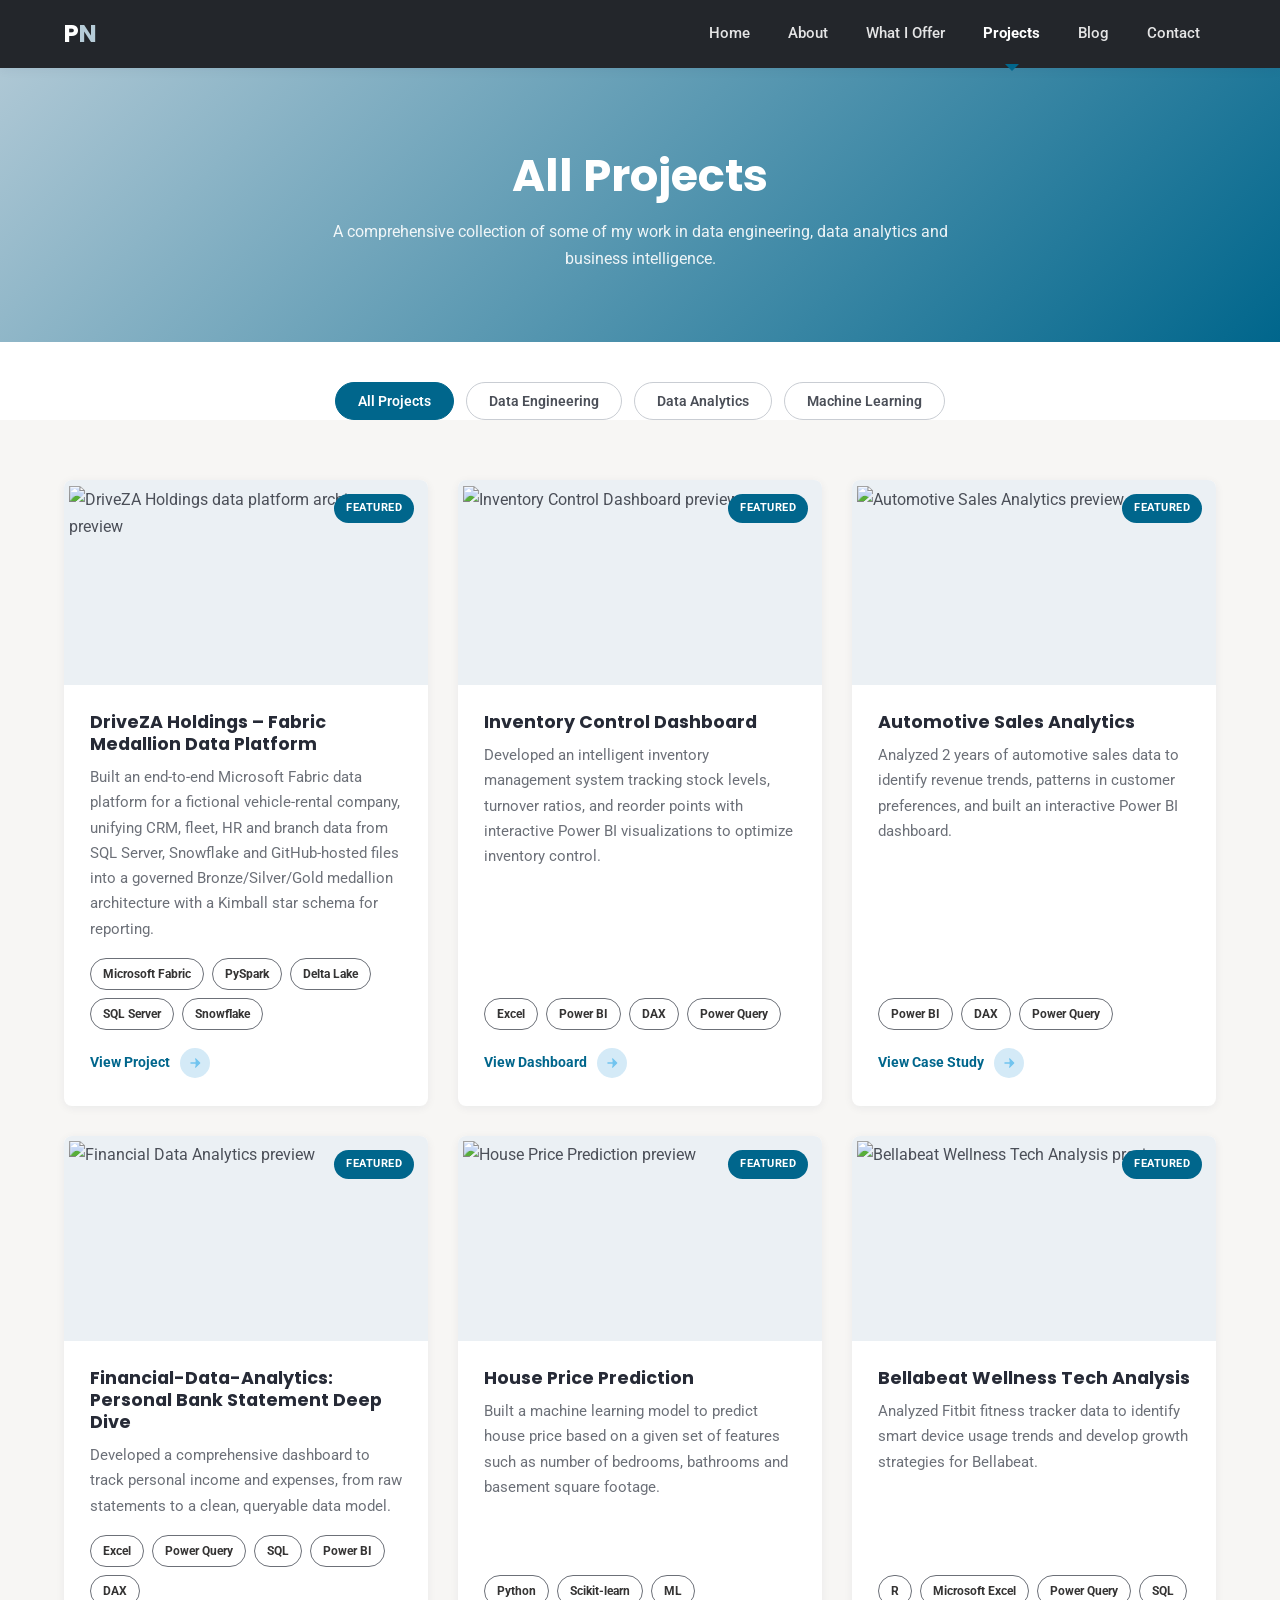
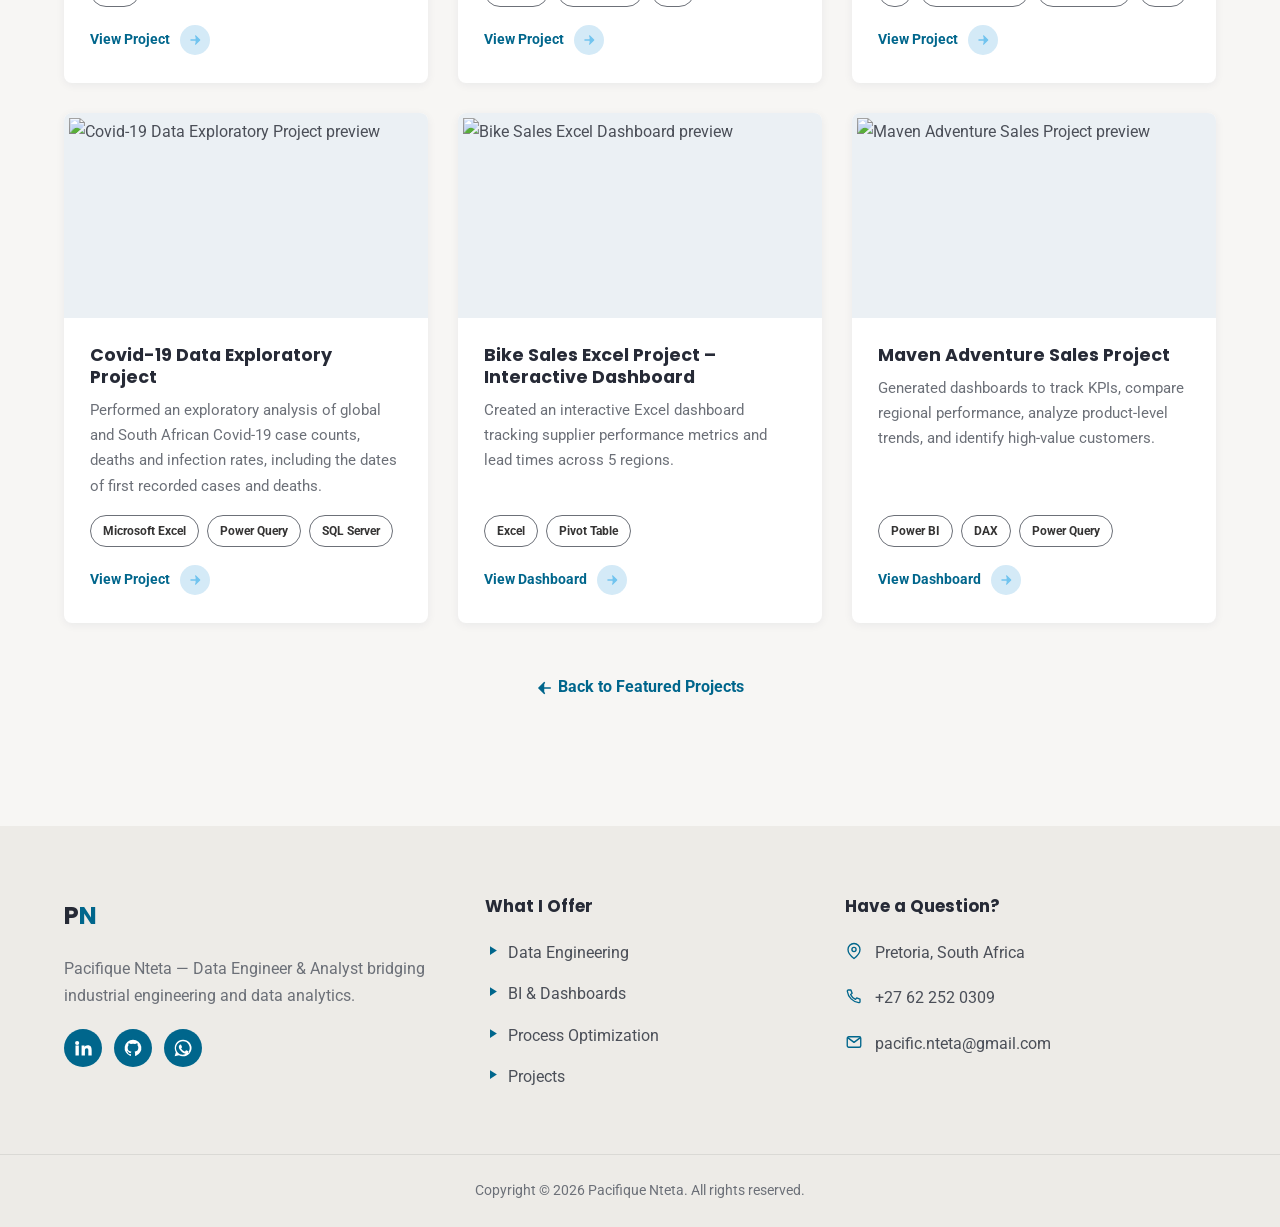
==== commit 87874f30: "Project page fix" ====
--- a/projects.html
+++ b/projects.html
@@ -57,7 +57,7 @@
   <section class="page-header">
     <div class="container">
       <h1>All Projects</h1>
-      <p>A comprehensive collection of my work in data engineering, business intelligence and industrial analytics.</p>
+      <p>A comprehensive collection of some of my work in data engineering, data analytics and business intelligence.</p>
     </div>
   </section>     
 
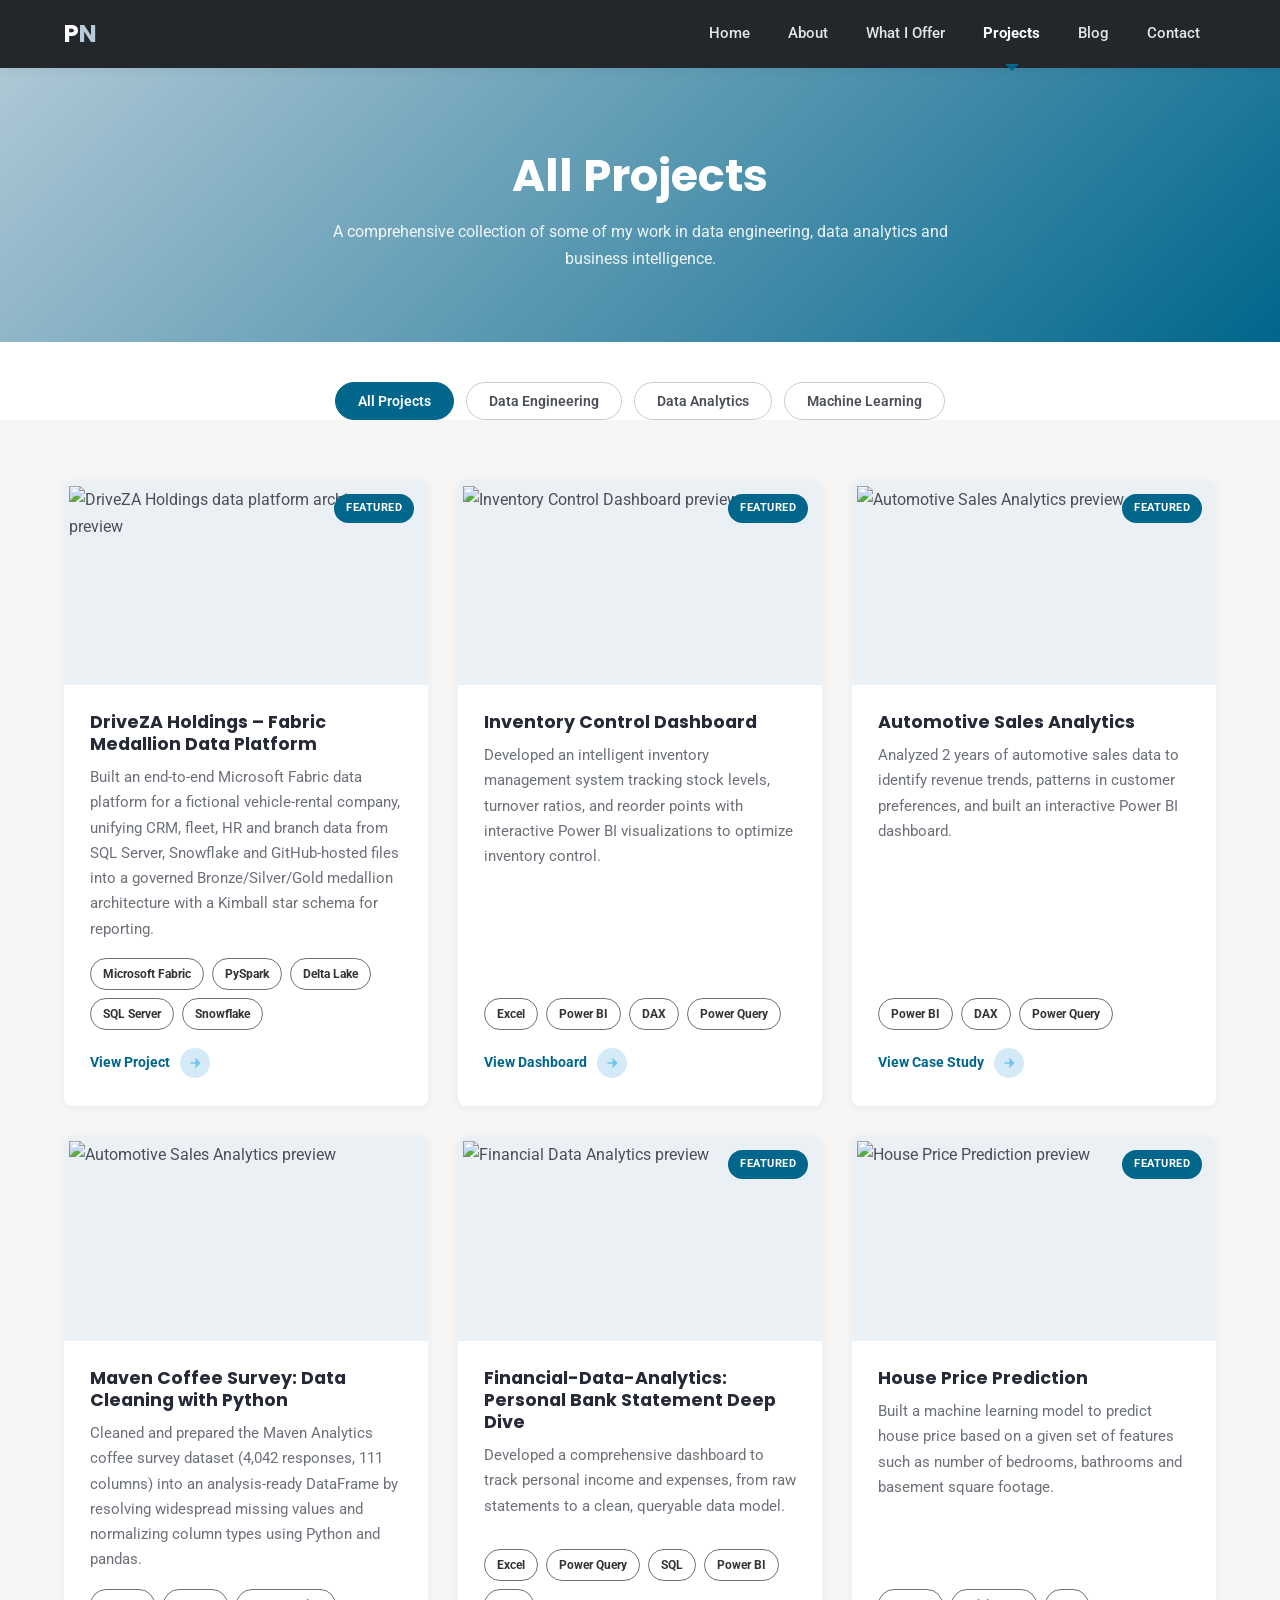
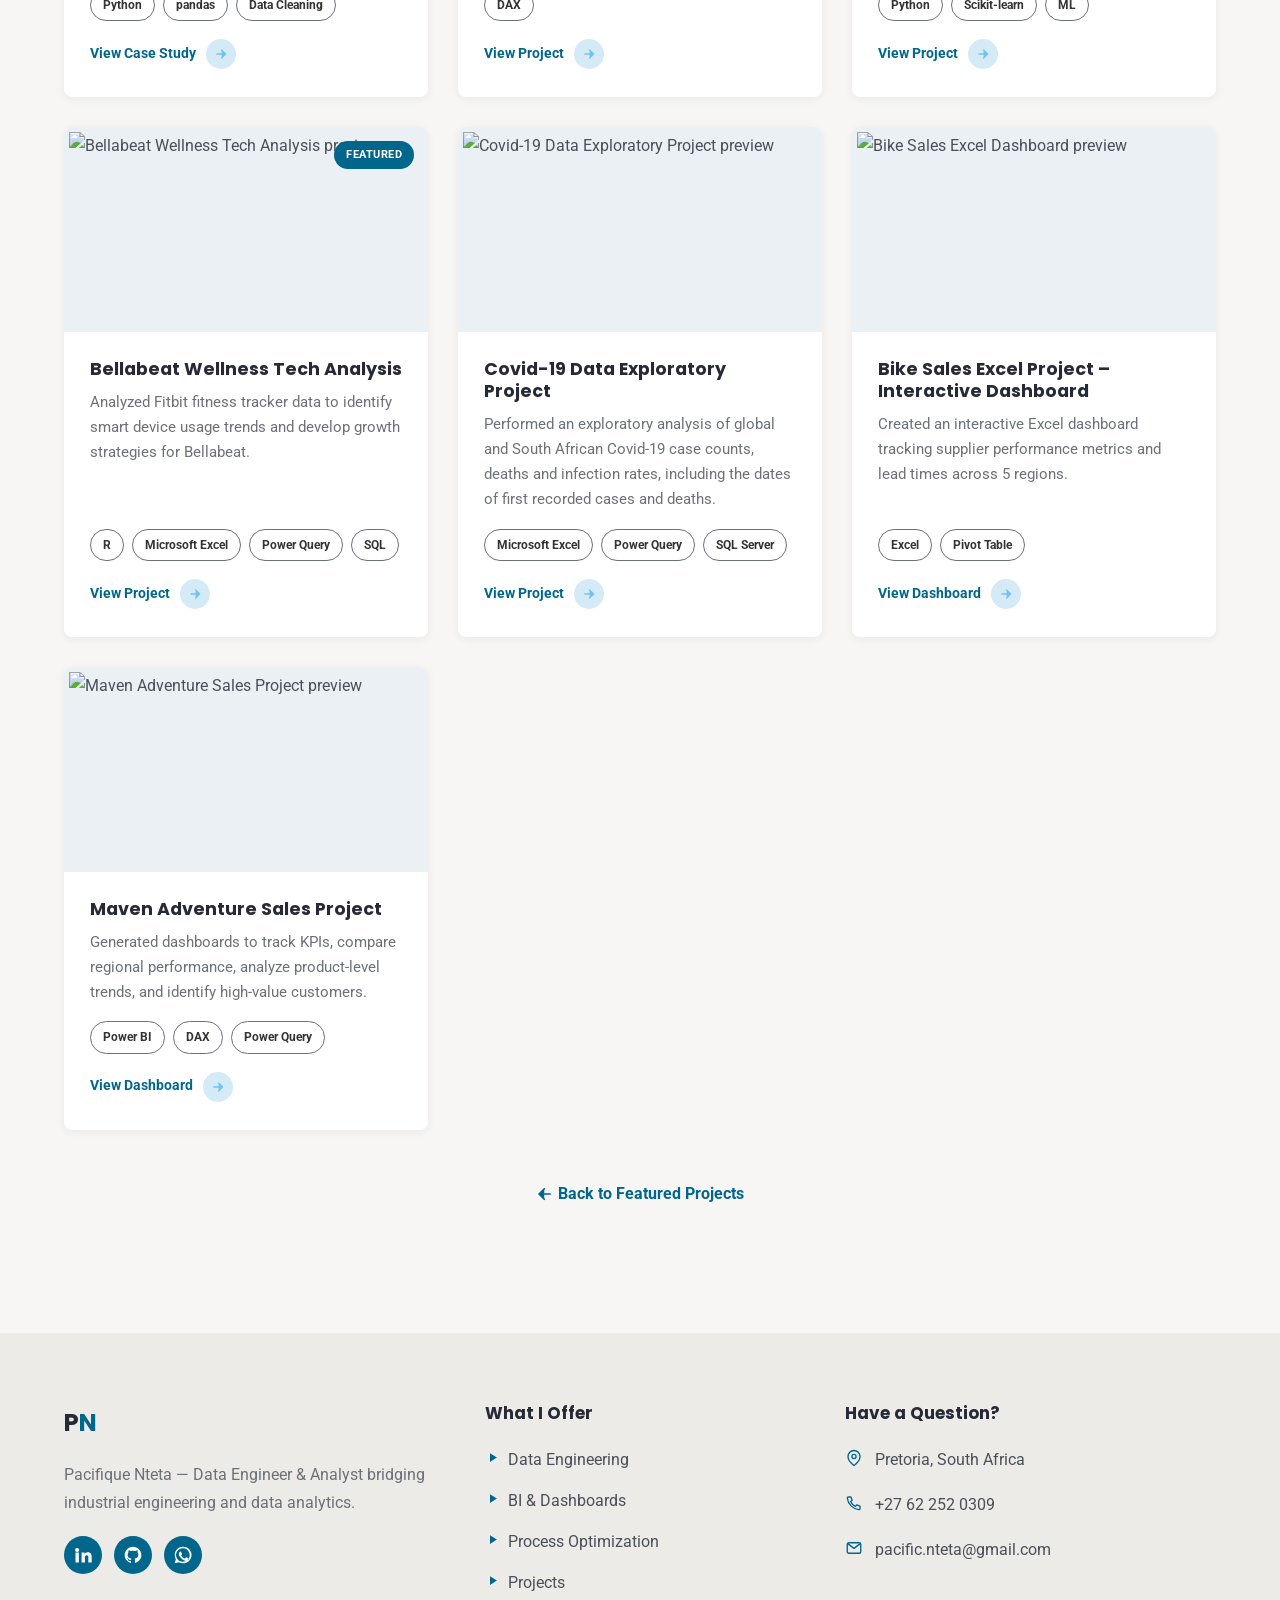
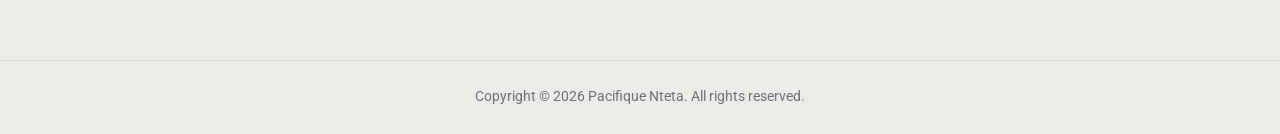
==== commit 3565048d: "New Project Added to projects.html" ====
--- a/projects.html
+++ b/projects.html
@@ -119,6 +119,20 @@
           </div>
         </article>
 
+        <article class="portfolio-item" data-reveal data-category="data-analytics">
+          <div class="portfolio-thumb">
+            <img src="https://framerusercontent.com/images/15i6kQnBC2OMFHYFXyPnrzg0gGU.jpg?width=1080&height=1080" alt="Automotive Sales Analytics preview" loading="lazy" width="800" height="450">
+          </div>
+          <div class="portfolio-body">
+            <h3>Maven Coffee Survey: Data Cleaning with Python</h3>
+            <p>Cleaned and prepared the Maven Analytics coffee survey dataset (4,042 responses, 111 columns) into an analysis-ready DataFrame by resolving widespread missing values and normalizing column types using Python and pandas.</p>
+            <div class="tag-list">
+              <span class="tag">Python</span><span class="tag">pandas</span><span class="tag">Data Cleaning</span>
+            </div>
+            <a href="https://github.com/PacifiqueNteta/Data-Cleaning-with-Python" target="_blank" rel="noopener" class="read-more">View Case Study <span class="arrow" aria-hidden="true"><svg viewBox="0 0 24 24" fill="none" stroke="currentColor" stroke-width="2.2" stroke-linecap="round" stroke-linejoin="round"><path d="M5 12h14M13 5l7 7-7 7"/></svg></span></a>
+          </div>
+        </article>
+
         <article class="portfolio-item" data-reveal data-category="data-analytics ">
           <div class="portfolio-thumb">
             <span class="featured-badge">Featured</span>
@@ -180,7 +194,7 @@
 
         <article class="portfolio-item" data-reveal data-category="data-analytics">
           <div class="portfolio-thumb">
-            <img src="assets/images/Bike Sale Project.png" alt="Bike Sales Excel Dashboard preview" loading="lazy" width="800" height="450">
+            <img src="assets/images/Bike sale project.png" alt="Bike Sales Excel Dashboard preview" loading="lazy" width="800" height="450">
           </div>
           <div class="portfolio-body">
             <h3>Bike Sales Excel Project &ndash; Interactive Dashboard</h3>
--- a/styles.css
+++ b/styles.css
@@ -309,13 +309,13 @@
 }
 @media (max-width: 620px){
   .hero-title{ font-size: clamp(1.45rem, 7.5vw, 2rem); }
-  .hero-typewriter{ min-height: 3.9em; }   /* 3 lines of headroom on very narrow screens */
-  .hero-text{ font-size: .98rem; }
+  .hero-typewriter{ min-height: 2.9em; }   /* 3 lines of headroom on very narrow screens */
+  .hero-text{ font-size: .82rem; }
   .hero-content{ padding-left: 4px; padding-right: 4px; }
 }
 .hero-typewriter{ display: block; min-height: 1.3em;overflow-wrap: break-word; }
 @media (max-width: 1080px){
-  .hero-typewriter{ min-height: 2.6em; }  /* reserves 2 lines — no vertical jump when it wraps */
+  .hero-typewriter{ min-height: 1.6em; }  /* reserves 2 lines — no vertical jump when it wraps */
 }
 .cursor{ display: inline-block; animation: blink 1s step-end infinite; font-weight: 300; }
 @keyframes blink{ 50%{ opacity: 0; } }
@@ -863,6 +863,12 @@
 .blog-body h3 a{ transition: color var(--transition); }
 .blog-body h3 a:hover{ color: var(--primary); }
 .blog-body p{ color: var(--gray-500); margin: 0; }
+@media (max-width: 768px) {
+  .blog{ padding: 60px 0; }
+  .blog-grid{ grid-template-columns: 1fr; gap: 20px; }
+  .blog-card img{ height: 200px; }
+  .blog-body{ padding: 20px; }
+}
 /* ---------- 13. Contact ---------- */
 
 /* Main Side-by-Side Grid Container */
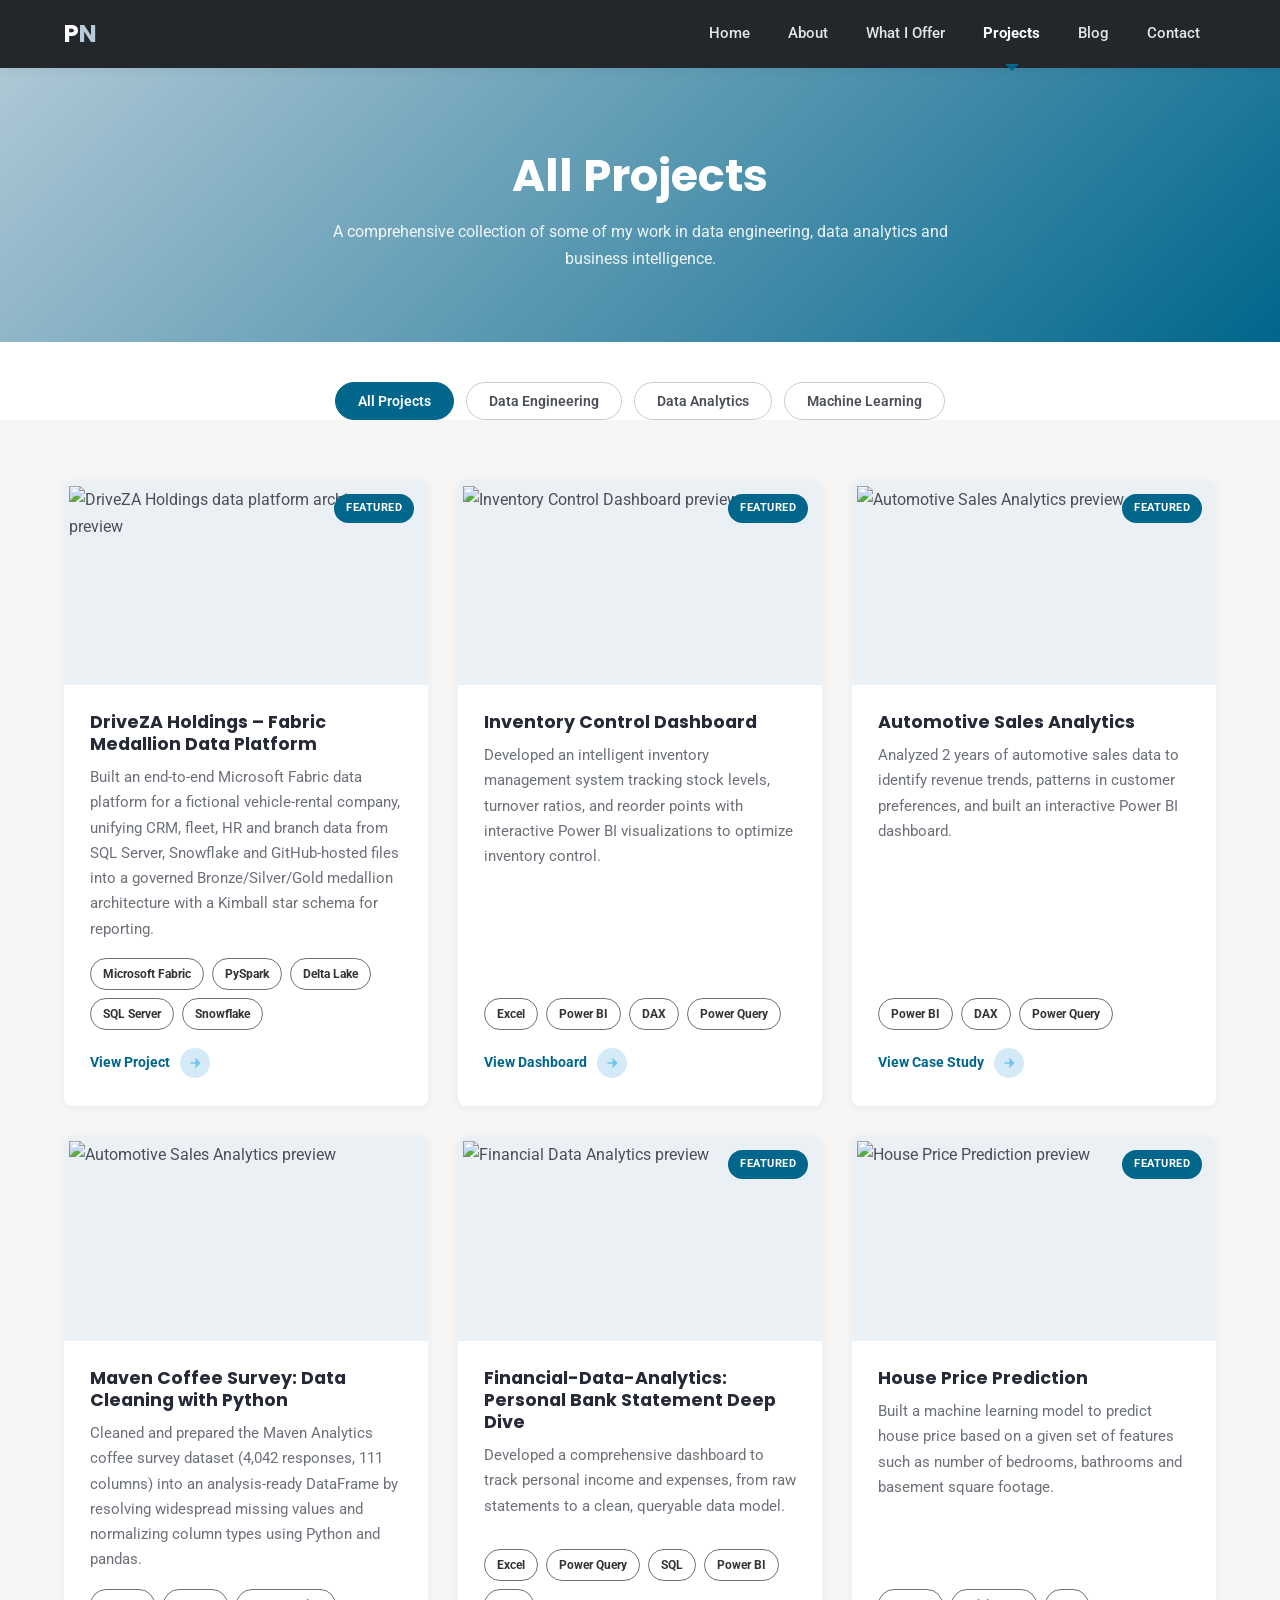
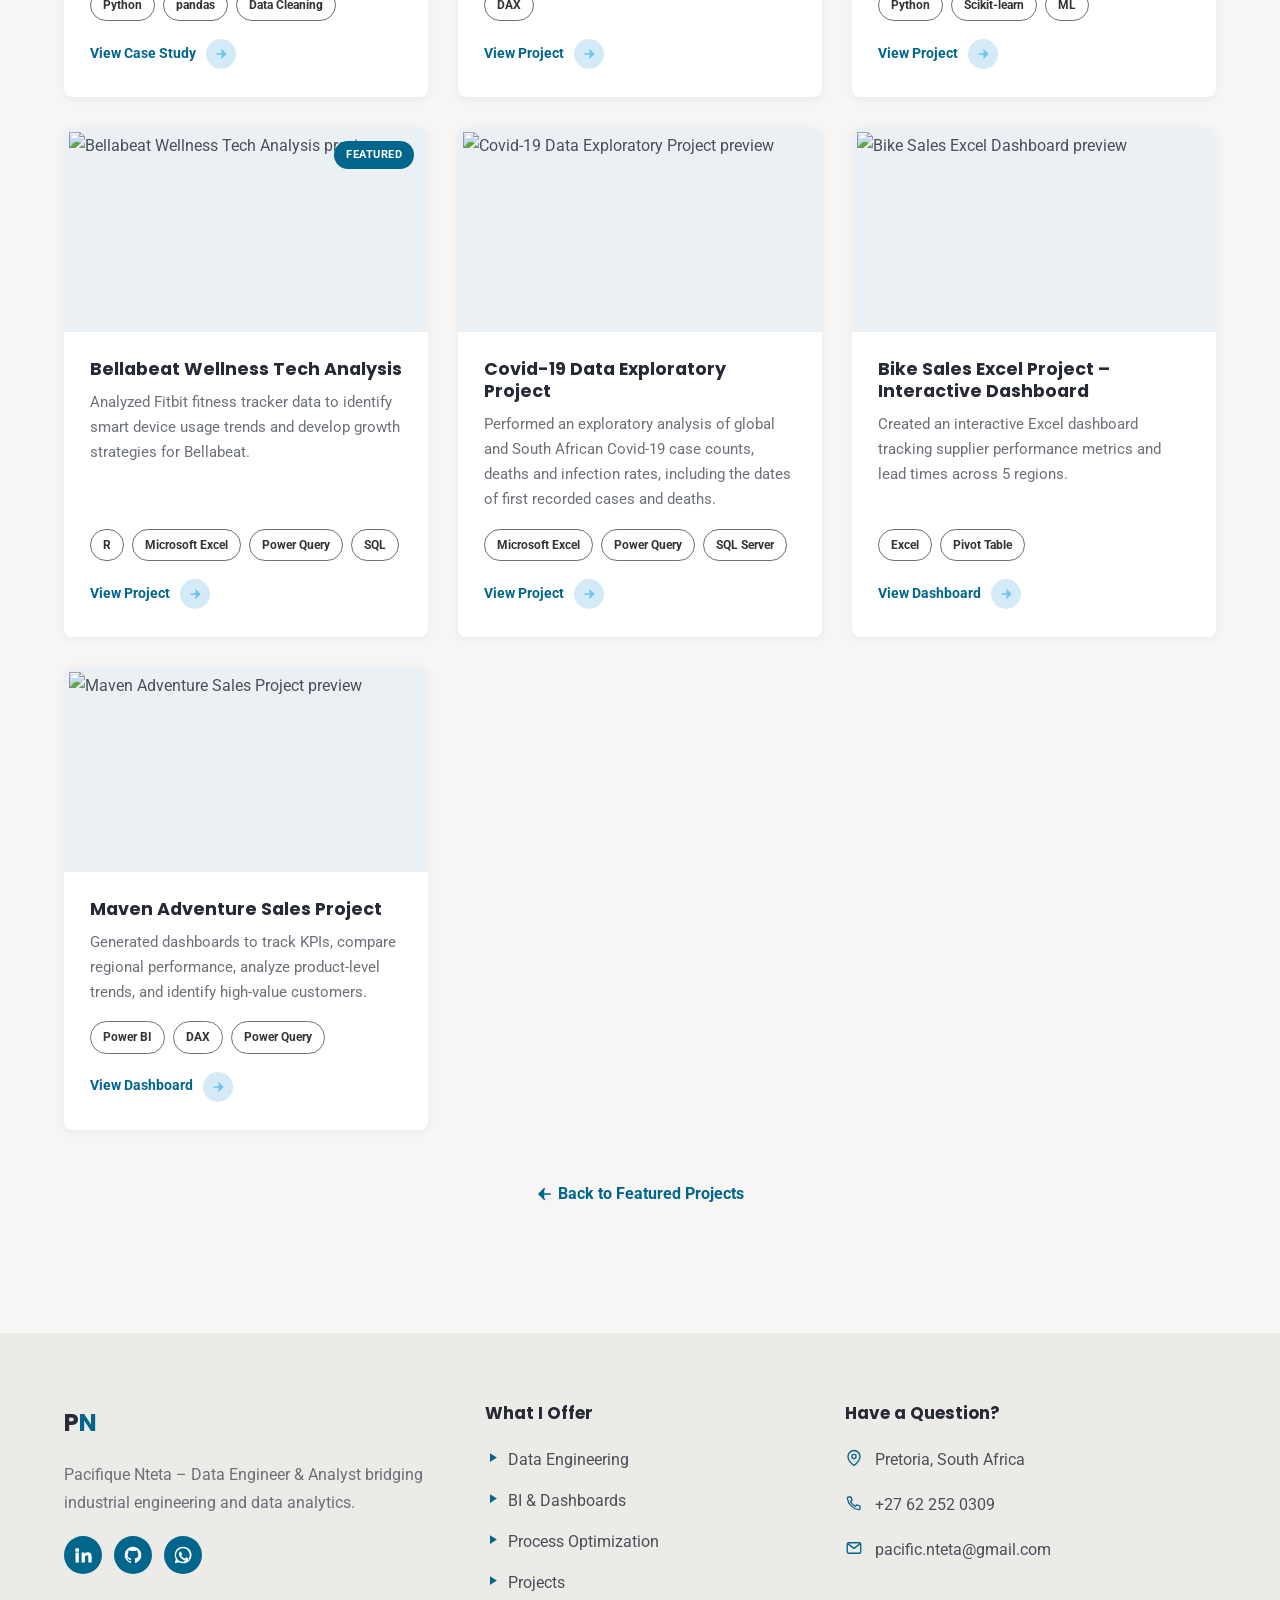
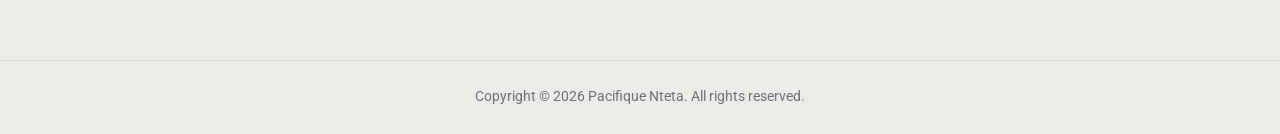
==== commit e43f1d49: "mdash revoved" ====
--- a/projects.html
+++ b/projects.html
@@ -233,7 +233,7 @@
   <div class="container footer-grid">
     <div class="footer-col">
       <a href="index.html#home" class="logo">P<span>N</span></a>
-      <p>Pacifique Nteta &mdash; Data Engineer &amp; Analyst bridging industrial engineering and data analytics.</p>
+      <p>Pacifique Nteta &ndash; Data Engineer &amp; Analyst bridging industrial engineering and data analytics.</p>
       <ul class="social-round">
         <li><a href="https://linkedin.com/in/pacifique-nteta" target="_blank" rel="noopener" aria-label="LinkedIn"><svg viewBox="0 0 24 24"><path d="M4.98 3.5a2.5 2.5 0 1 1 0 5 2.5 2.5 0 0 1 0-5zM3 9h4v12H3V9zm7 0h3.8v1.7h.05c.53-1 1.83-2 3.77-2 4.03 0 4.78 2.65 4.78 6.1V21h-4v-5.7c0-1.36-.02-3.1-1.9-3.1-1.9 0-2.2 1.48-2.2 3v5.8h-4V9z"/></svg></a></li>
         <li><a href="https://github.com/PacifiqueNteta" target="_blank" rel="noopener" aria-label="GitHub"><svg viewBox="0 0 24 24"><path d="M12 2a10 10 0 0 0-3.16 19.5c.5.09.68-.22.68-.48v-1.7c-2.78.6-3.37-1.34-3.37-1.34-.46-1.16-1.11-1.47-1.11-1.47-.9-.62.07-.6.07-.6 1 .07 1.53 1.03 1.53 1.03.9 1.52 2.34 1.08 2.91.83.09-.65.35-1.08.63-1.33-2.22-.25-4.56-1.11-4.56-4.93 0-1.09.39-1.98 1.03-2.68-.1-.25-.45-1.27.1-2.65 0 0 .84-.27 2.75 1.02a9.6 9.6 0 0 1 5 0c1.91-1.29 2.75-1.02 2.75-1.02.55 1.38.2 2.4.1 2.65.64.7 1.03 1.59 1.03 2.68 0 3.83-2.34 4.68-4.57 4.92.36.31.68.92.68 1.85v2.74c0 .27.18.58.69.48A10 10 0 0 0 12 2z"/></svg></a></li>
--- a/styles.css
+++ b/styles.css
@@ -303,20 +303,15 @@
 }
 .hero-title{
   color: var(--white);
-  font-size: clamp(2rem, 4.2vw, 3.2rem);
+  font-size: clamp(.85rem, 4.4vw, 1.95rem);
   font-weight: 700;
   margin-bottom: 22px;
 }
 @media (max-width: 620px){
-  .hero-title{ font-size: clamp(1.45rem, 7.5vw, 2rem); }
-  .hero-typewriter{ min-height: 2.9em; }   /* 3 lines of headroom on very narrow screens */
-  .hero-text{ font-size: .82rem; }
+  .hero-text{ font-size: .62rem; }
   .hero-content{ padding-left: 4px; padding-right: 4px; }
 }
-.hero-typewriter{ display: block; min-height: 1.3em;overflow-wrap: break-word; }
-@media (max-width: 1080px){
-  .hero-typewriter{ min-height: 1.6em; }  /* reserves 2 lines — no vertical jump when it wraps */
-}
+.hero-typewriter{ display: block; min-height: 2.5em; white-space: nowrap; }
 .cursor{ display: inline-block; animation: blink 1s step-end infinite; font-weight: 300; }
 @keyframes blink{ 50%{ opacity: 0; } }
 .hero-text{ color: rgba(255,255,255,.9); font-size: 1.05rem;width: 100%; max-width: 520px; }
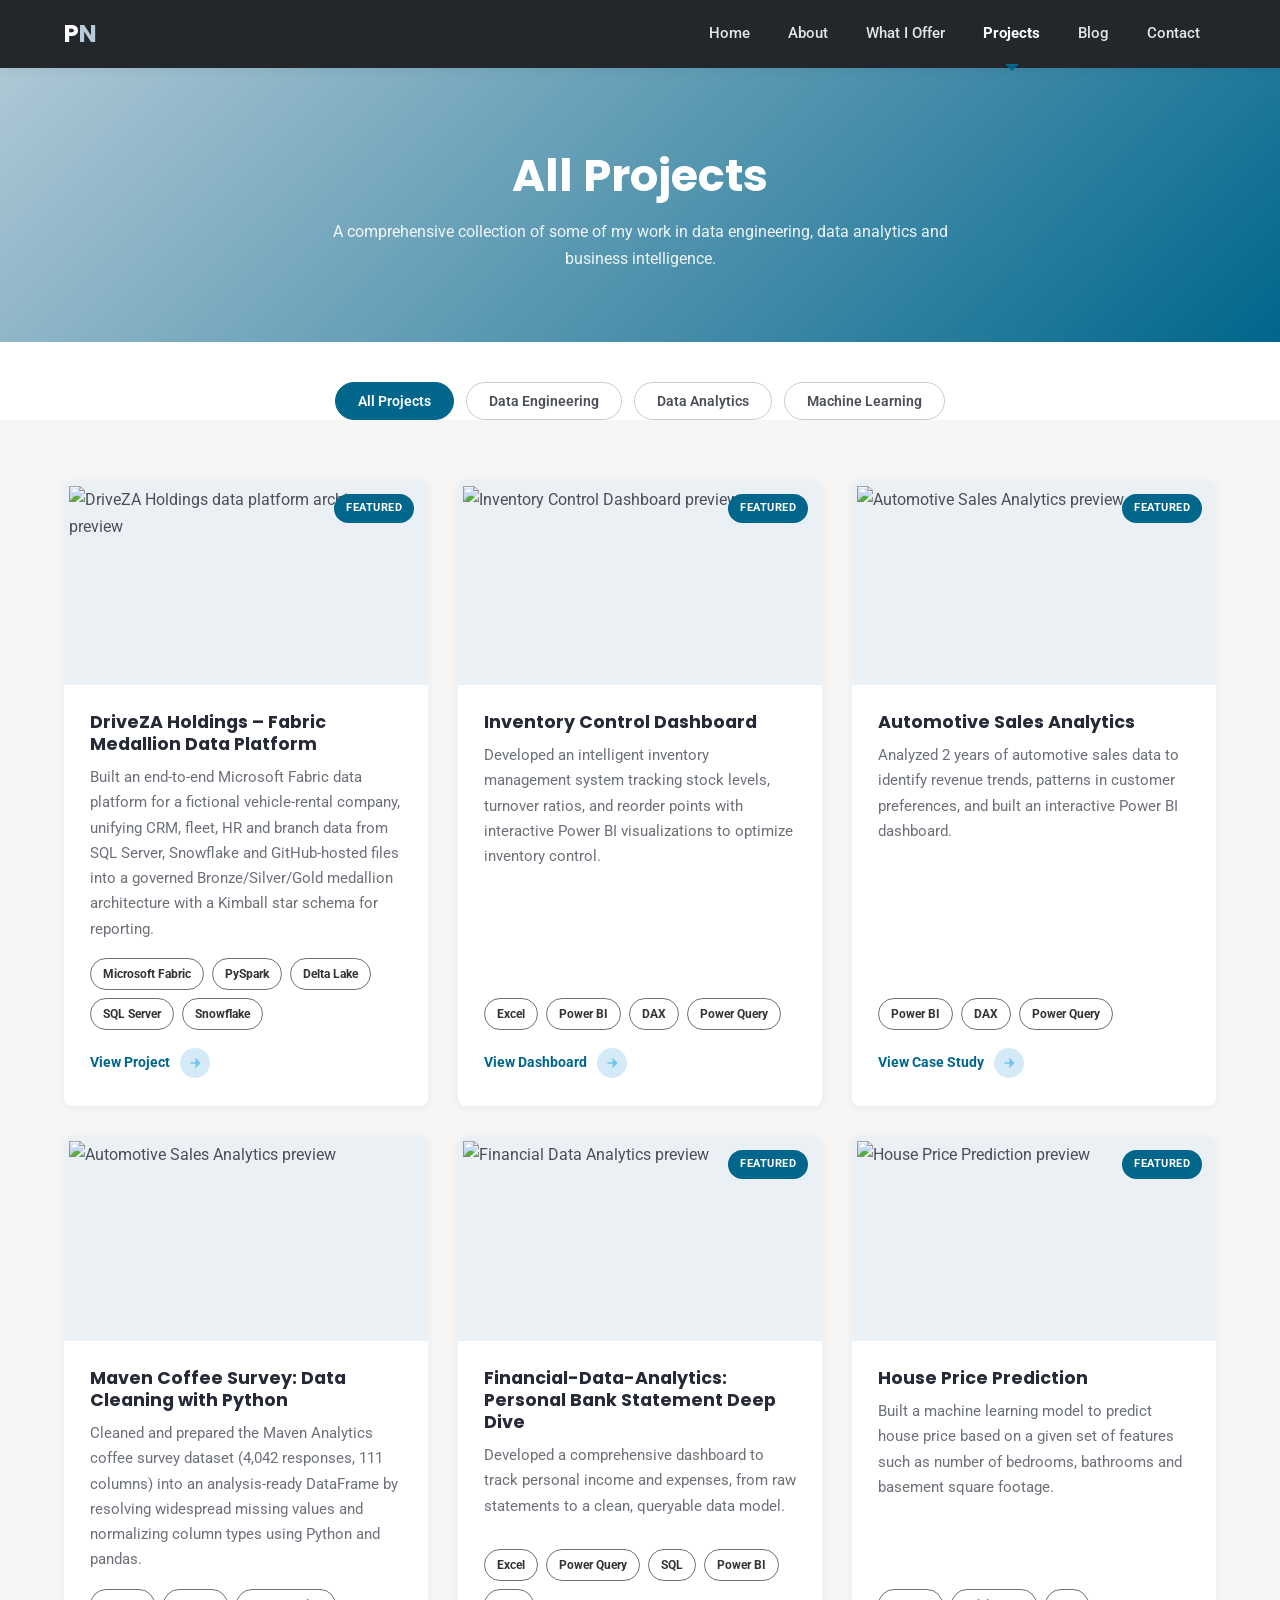
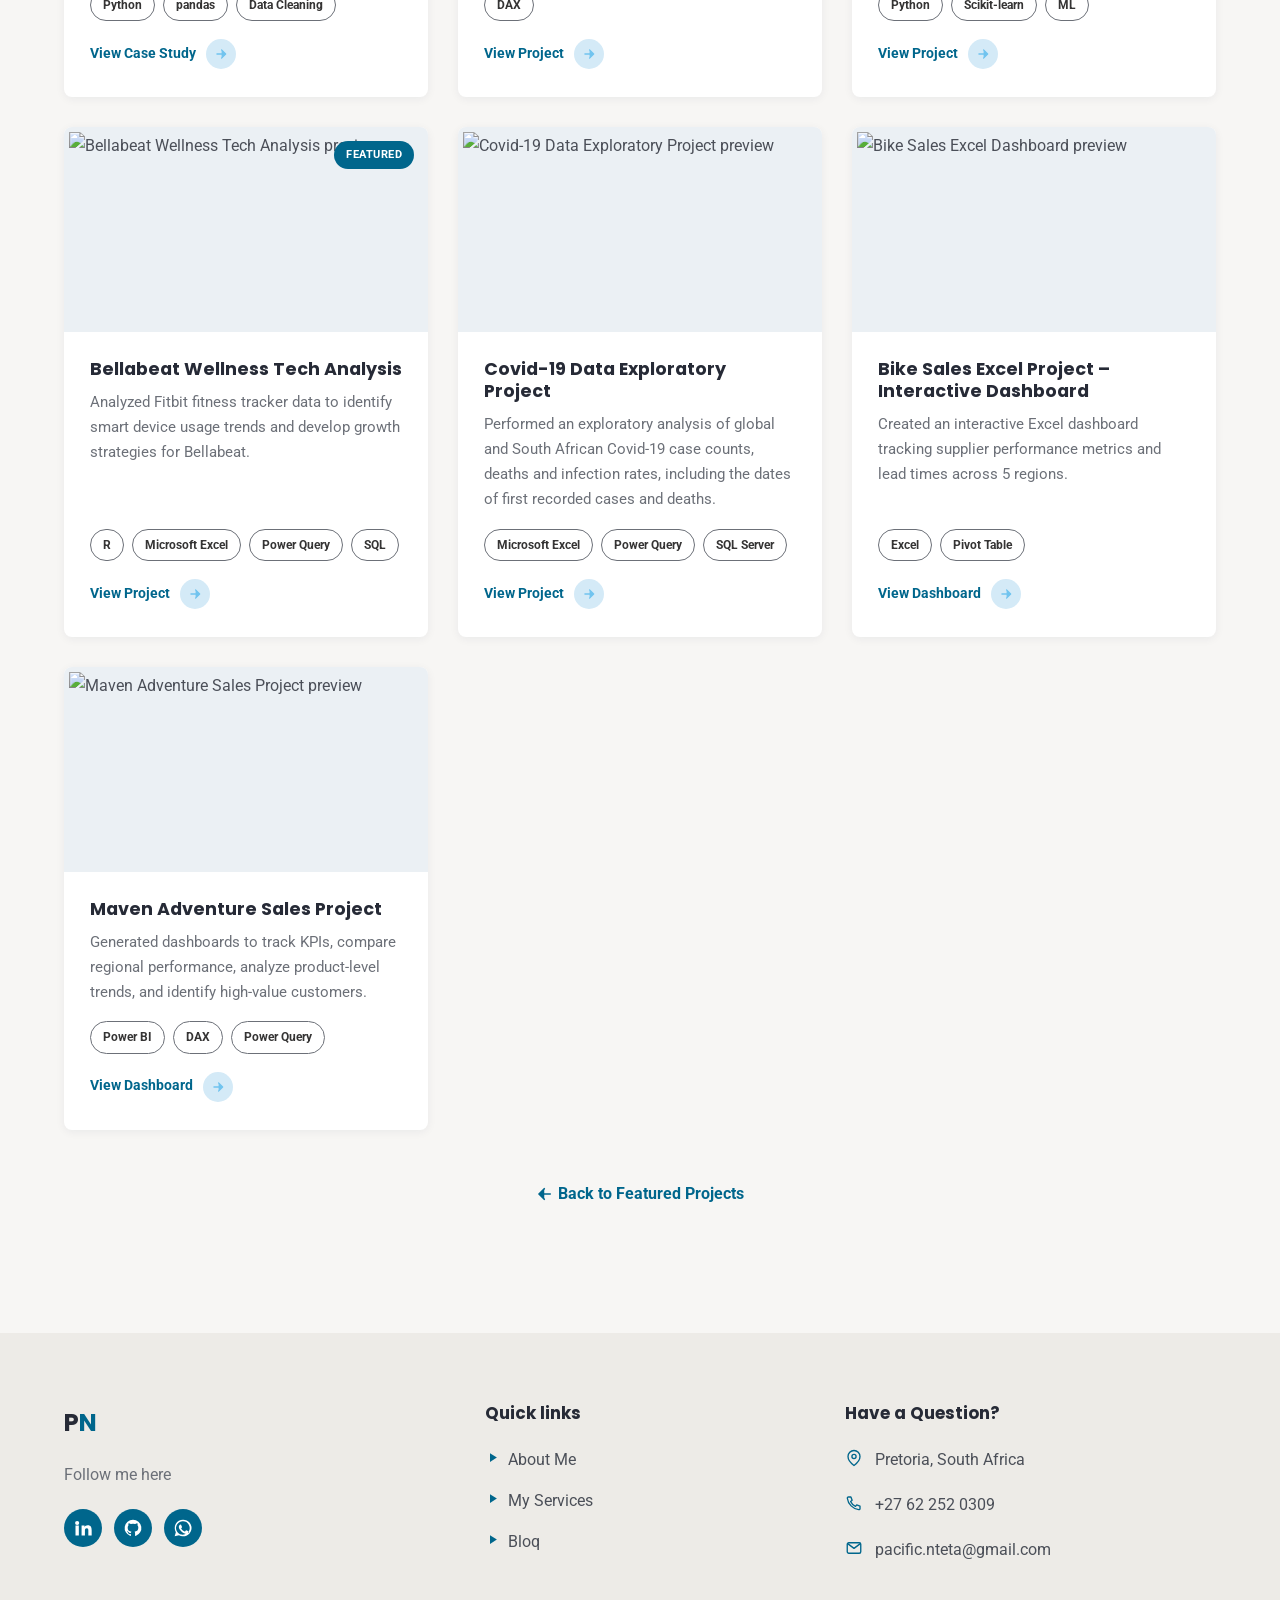
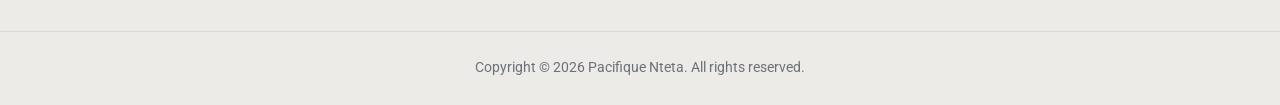
==== commit d2af64a1: "Major Update" ====
--- a/projects.html
+++ b/projects.html
@@ -233,7 +233,7 @@
   <div class="container footer-grid">
     <div class="footer-col">
       <a href="index.html#home" class="logo">P<span>N</span></a>
-      <p>Pacifique Nteta &ndash; Data Engineer &amp; Analyst bridging industrial engineering and data analytics.</p>
+      <p>Follow me here</p>
       <ul class="social-round">
         <li><a href="https://linkedin.com/in/pacifique-nteta" target="_blank" rel="noopener" aria-label="LinkedIn"><svg viewBox="0 0 24 24"><path d="M4.98 3.5a2.5 2.5 0 1 1 0 5 2.5 2.5 0 0 1 0-5zM3 9h4v12H3V9zm7 0h3.8v1.7h.05c.53-1 1.83-2 3.77-2 4.03 0 4.78 2.65 4.78 6.1V21h-4v-5.7c0-1.36-.02-3.1-1.9-3.1-1.9 0-2.2 1.48-2.2 3v5.8h-4V9z"/></svg></a></li>
         <li><a href="https://github.com/PacifiqueNteta" target="_blank" rel="noopener" aria-label="GitHub"><svg viewBox="0 0 24 24"><path d="M12 2a10 10 0 0 0-3.16 19.5c.5.09.68-.22.68-.48v-1.7c-2.78.6-3.37-1.34-3.37-1.34-.46-1.16-1.11-1.47-1.11-1.47-.9-.62.07-.6.07-.6 1 .07 1.53 1.03 1.53 1.03.9 1.52 2.34 1.08 2.91.83.09-.65.35-1.08.63-1.33-2.22-.25-4.56-1.11-4.56-4.93 0-1.09.39-1.98 1.03-2.68-.1-.25-.45-1.27.1-2.65 0 0 .84-.27 2.75 1.02a9.6 9.6 0 0 1 5 0c1.91-1.29 2.75-1.02 2.75-1.02.55 1.38.2 2.4.1 2.65.64.7 1.03 1.59 1.03 2.68 0 3.83-2.34 4.68-4.57 4.92.36.31.68.92.68 1.85v2.74c0 .27.18.58.69.48A10 10 0 0 0 12 2z"/></svg></a></li>
@@ -242,12 +242,11 @@
     </div>
 
     <div class="footer-col">
-      <h4>What I Offer</h4>
-      <ul class="footer-links">
-  <li><a href="#services"><span class="link-bullet" aria-hidden="true"><svg viewBox="0 0 24 24" fill="currentColor"><path d="M8 5v14l11-7z"/></svg></span> Data Engineering</a></li>
-  <li><a href="#services"><span class="link-bullet" aria-hidden="true"><svg viewBox="0 0 24 24" fill="currentColor"><path d="M8 5v14l11-7z"/></svg></span> BI &amp; Dashboards</a></li>
-  <li><a href="#services"><span class="link-bullet" aria-hidden="true"><svg viewBox="0 0 24 24" fill="currentColor"><path d="M8 5v14l11-7z"/></svg></span> Process Optimization</a></li>
-  <li><a href="projects.html"><span class="link-bullet" aria-hidden="true"><svg viewBox="0 0 24 24" fill="currentColor"><path d="M8 5v14l11-7z"/></svg></span> Projects</a></li>
+      <h4>Quick links</h4>
+<ul class="footer-links">
+  <li><a href="index.html#about"><span class="link-bullet" aria-hidden="true"><svg viewBox="0 0 24 24" fill="currentColor"><path d="M8 5v14l11-7z"/></svg></span> About Me</a></li>
+  <li><a href="index.html#services"><span class="link-bullet" aria-hidden="true"><svg viewBox="0 0 24 24" fill="currentColor"><path d="M8 5v14l11-7z"/></svg></span> My Services</a></li>
+  <li><a href="index.html#blog"><span class="link-bullet" aria-hidden="true"><svg viewBox="0 0 24 24" fill="currentColor"><path d="M8 5v14l11-7z"/></svg></span> Bloq</a></li>
 </ul>
     </div>
 
--- a/styles.css
+++ b/styles.css
@@ -1,5 +1,5 @@
 /* ==========================================================================
-   Pacifique Nteta — Portfolio
+   Pacifique Nteta - Portfolio
    Section grouping by responsibility:
    1. Theme tokens & base styles
    2. Layout helpers
@@ -13,13 +13,13 @@
 
 /* ---------- Theme tokens & base styles ---------- */
 :root{
-  /* Neutral "Slate & Copper" theme — a warm, professional accent that avoids
+  /* Neutral "Slate & Copper" theme - a warm, professional accent that avoids
      the generic BI-tool blue while staying calm and legible. */
   --primary: #00668c;
   --primary-dark: #71c4ef;
   --primary-light: #b6ccd8;
   --primary-lighter: #d4eaf7;
-  --ink: #23262B;       /* dark neutral surface — header/hero/footer-dark */
+  --ink: #23262B;       /* dark neutral surface - header/hero/footer-dark */
   --ink-2: #33363D;      /* lighter dark neutral, for gradients */
   --dark: #262A36;
   --gray-700: #4B4F58;
@@ -251,7 +251,7 @@
   min-height: 100vh;
   display: flex; align-items: center;
   overflow: hidden;
-  background: linear-gradient(135deg, var(--ink-2), var(--ink));
+  background: linear-gradient(135deg, var(--primary-dark), var(--primary));
   padding-top: var(--header-h);
 }
 .hero .btn,
@@ -1019,7 +1019,7 @@
 }
 
 /* ---------- 14. CTA banner ---------- */
-.cta-banner{ background: var(--primary); padding: 56px 0; }
+.cta-banner{ background: var(--primary-dark); padding: 56px 0; }
 .cta-inner{ display: flex; align-items: center; justify-content: space-between; gap: 30px; flex-wrap: wrap; }
 .cta-inner h2{ color: var(--white); font-size: 1.6rem; margin-bottom: 6px; }
 .cta-inner p{ color: rgba(255,255,255,.85); margin: 0; }
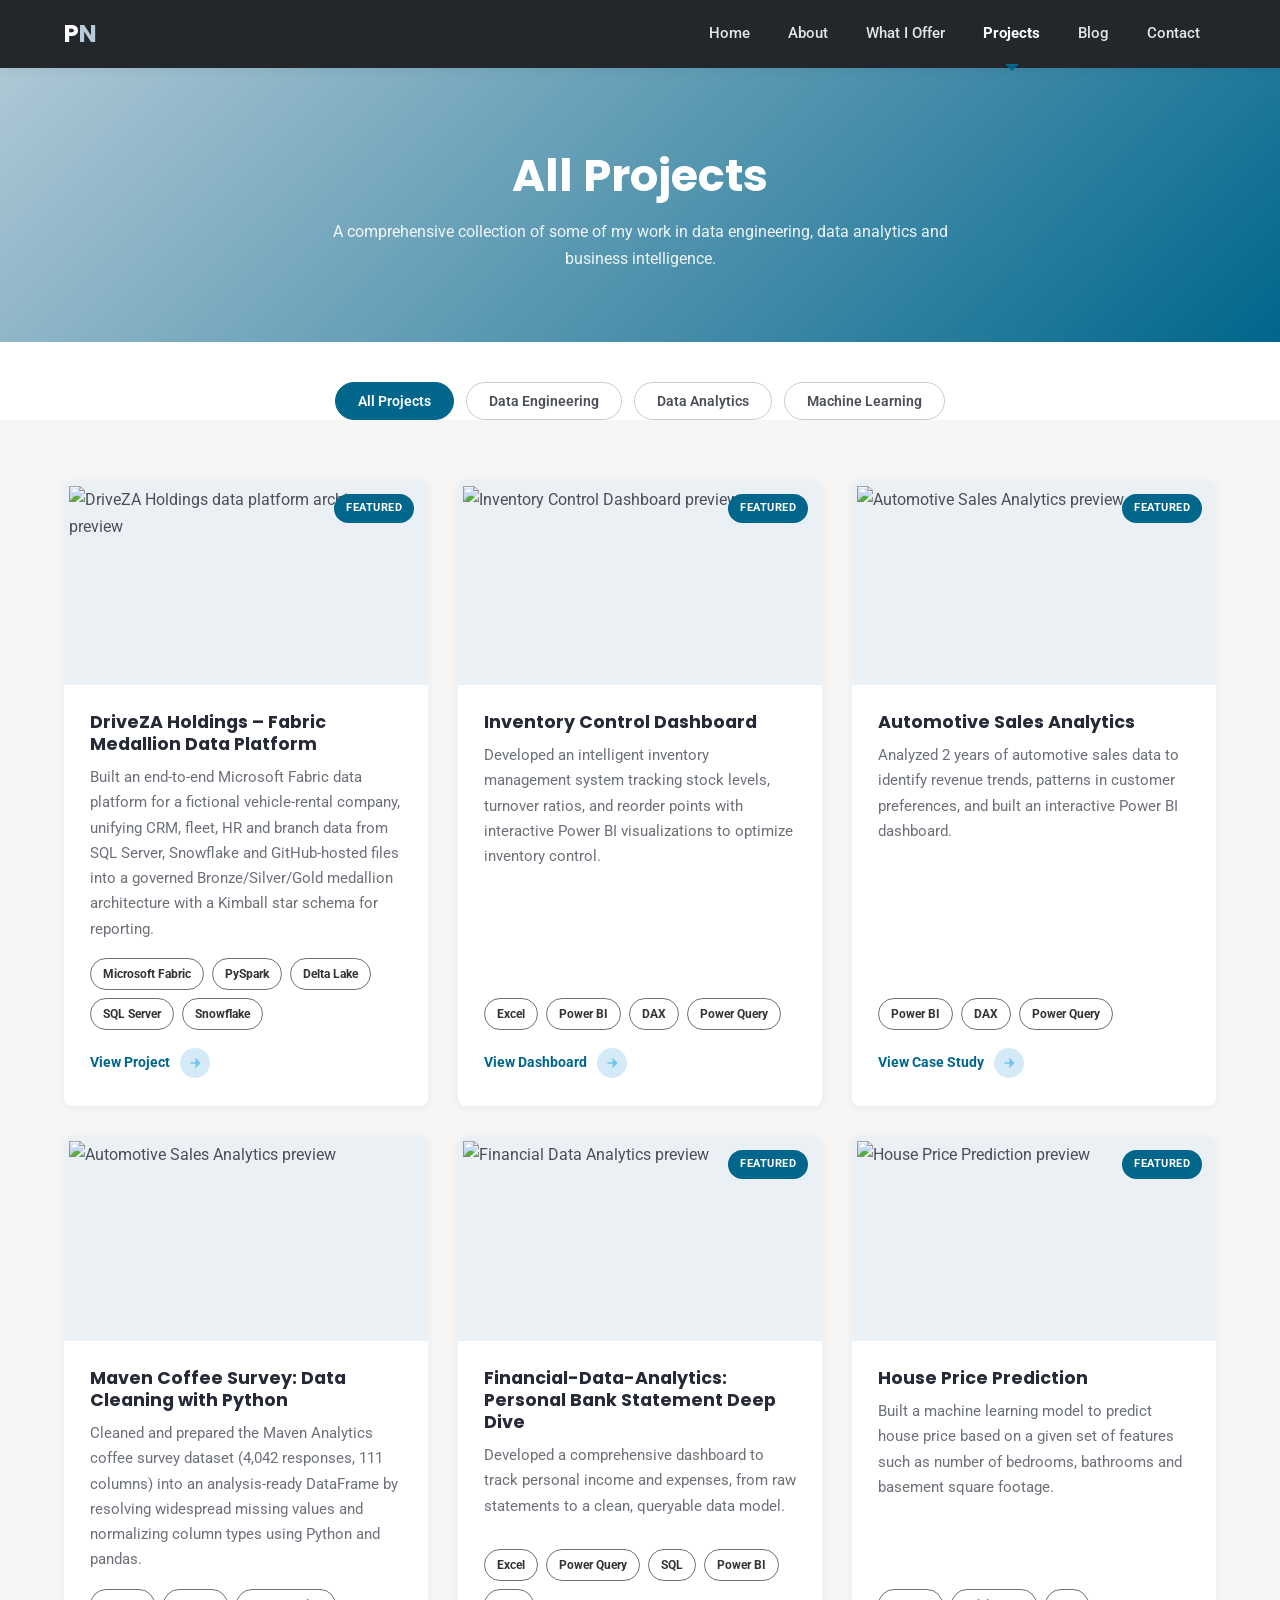
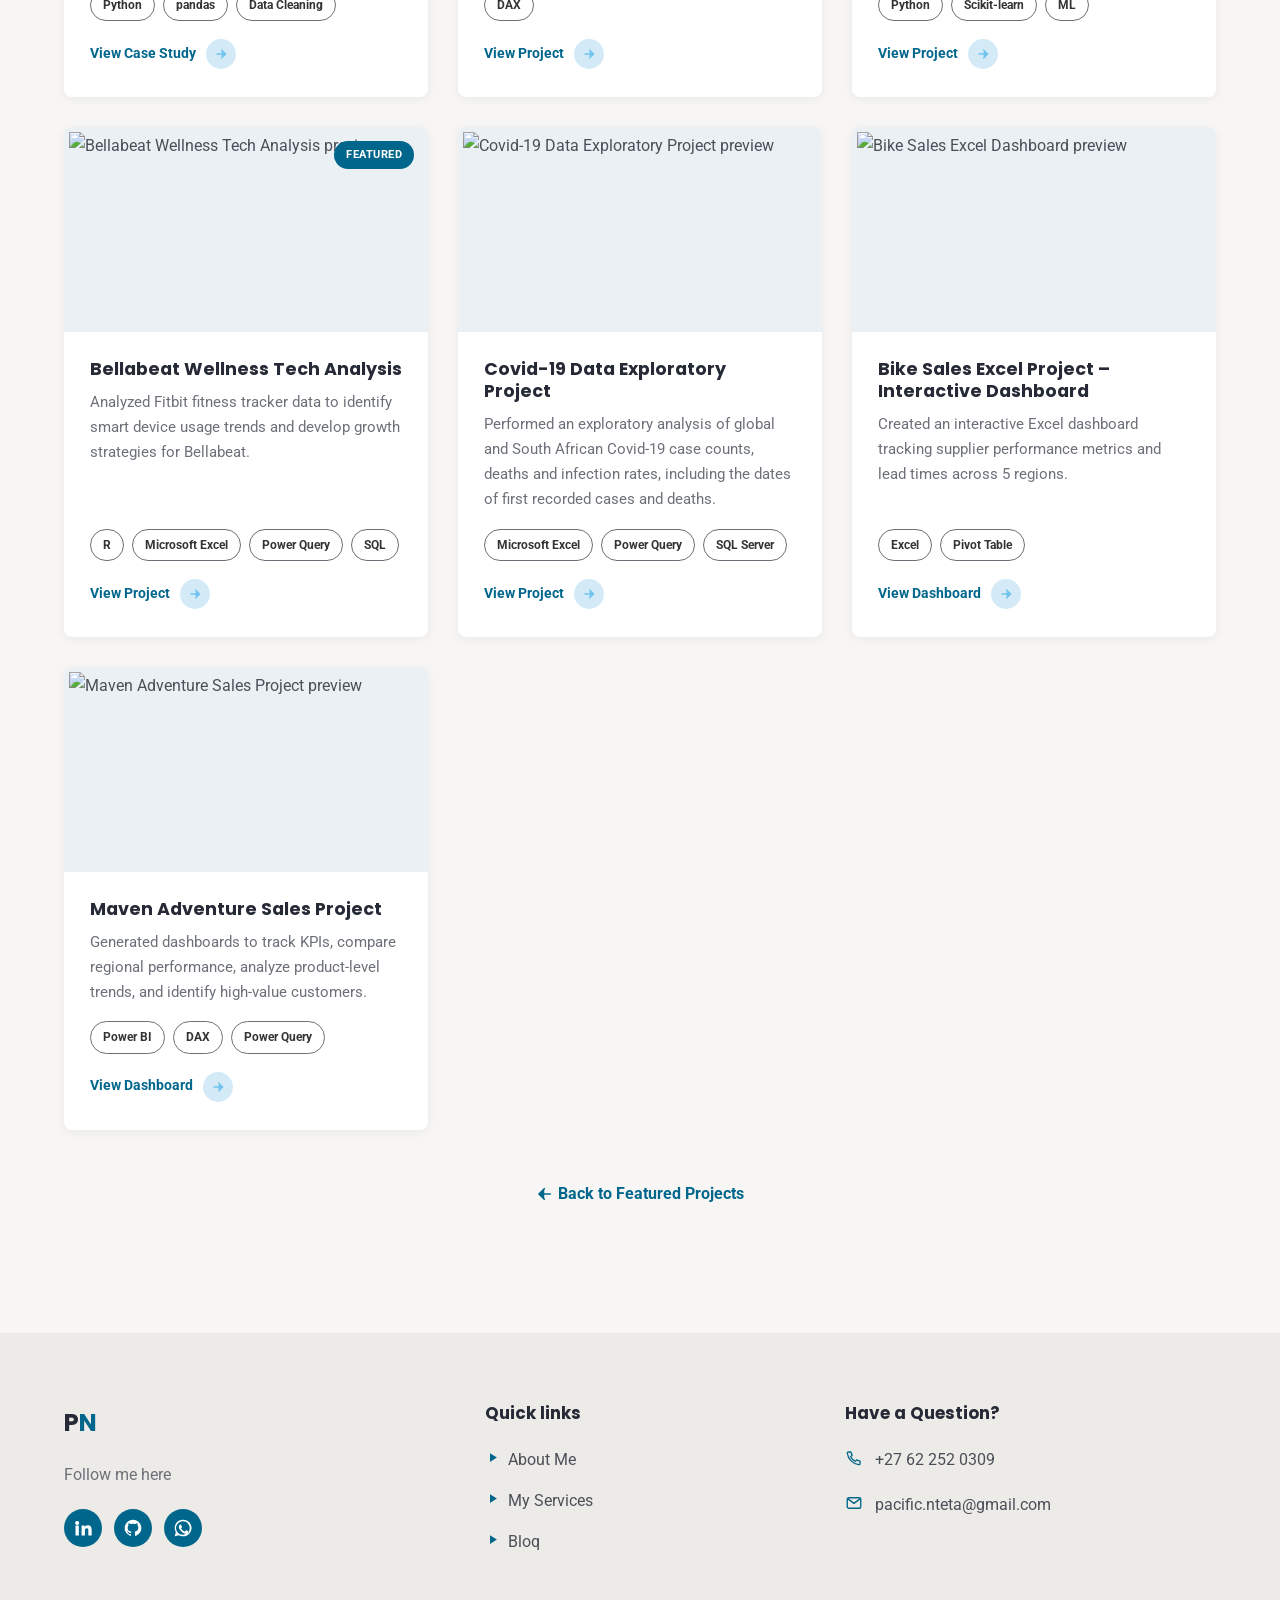
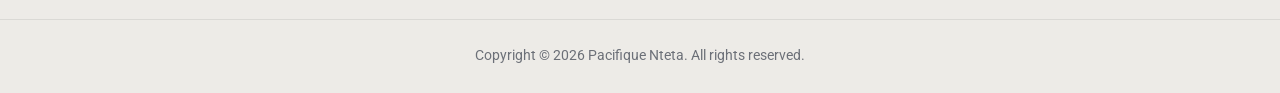
==== commit 6afd4d32: "Website Update" ====
--- a/projects.html
+++ b/projects.html
@@ -253,8 +253,6 @@
     <div class="footer-col">
       <h4>Have a Question?</h4>
       <ul class="footer-contact">
-        <li><span class="ic-pin" aria-hidden="true"><svg viewBox="0 0 24 24" fill="none" stroke="currentColor" stroke-width="1.8" stroke-linecap="round" stroke-linejoin="round"><path d="M20 10c0 6-8 12-8 12s-8-6-8-12a8 8 0 0 1 16 0Z"/><circle cx="12" cy="10" r="2.75"/></svg></span>
-          <span>Pretoria, South Africa</span></li>
         <li><span class="ic-phone" aria-hidden="true"><svg viewBox="0 0 24 24" fill="none" stroke="currentColor" stroke-width="1.8" stroke-linecap="round" stroke-linejoin="round"><path d="M4.5 4h3.4l1.6 4.4-2 1.6a12.5 12.5 0 0 0 6.5 6.5l1.6-2 4.4 1.6v3.4c0 1-.8 1.5-1.7 1.4C10.6 20 4 13.4 3.1 5.7 3 4.8 3.5 4 4.5 4Z"/></svg></span>
           <a href="tel:+27622520309" target="_blank" rel="noopener noreferrer">+27 62 252 0309</a></li>
         <li><span class="ic-mail" aria-hidden="true"><svg viewBox="0 0 24 24" fill="none" stroke="currentColor" stroke-width="1.8" stroke-linecap="round" stroke-linejoin="round"><rect x="3" y="5" width="18" height="14" rx="2"/><path d="m4 6.5 8 6 8-6"/></svg></span>
--- a/styles.css
+++ b/styles.css
@@ -325,9 +325,9 @@
 .hero-socials a:hover{ opacity: 1; text-decoration: underline; }
 .hero-socials span{ margin-right: 4px; }
 
-.hero-image{align-self: end; max-width: 400px; }
+.hero-image{align-self: end; max-width: 550px; }
 .hero-image img{
-  max-height: 88vh;
+  max-height: 100vh;
   margin-left: auto;
   border-radius: var(--radius-lg);
   object-fit: cover;
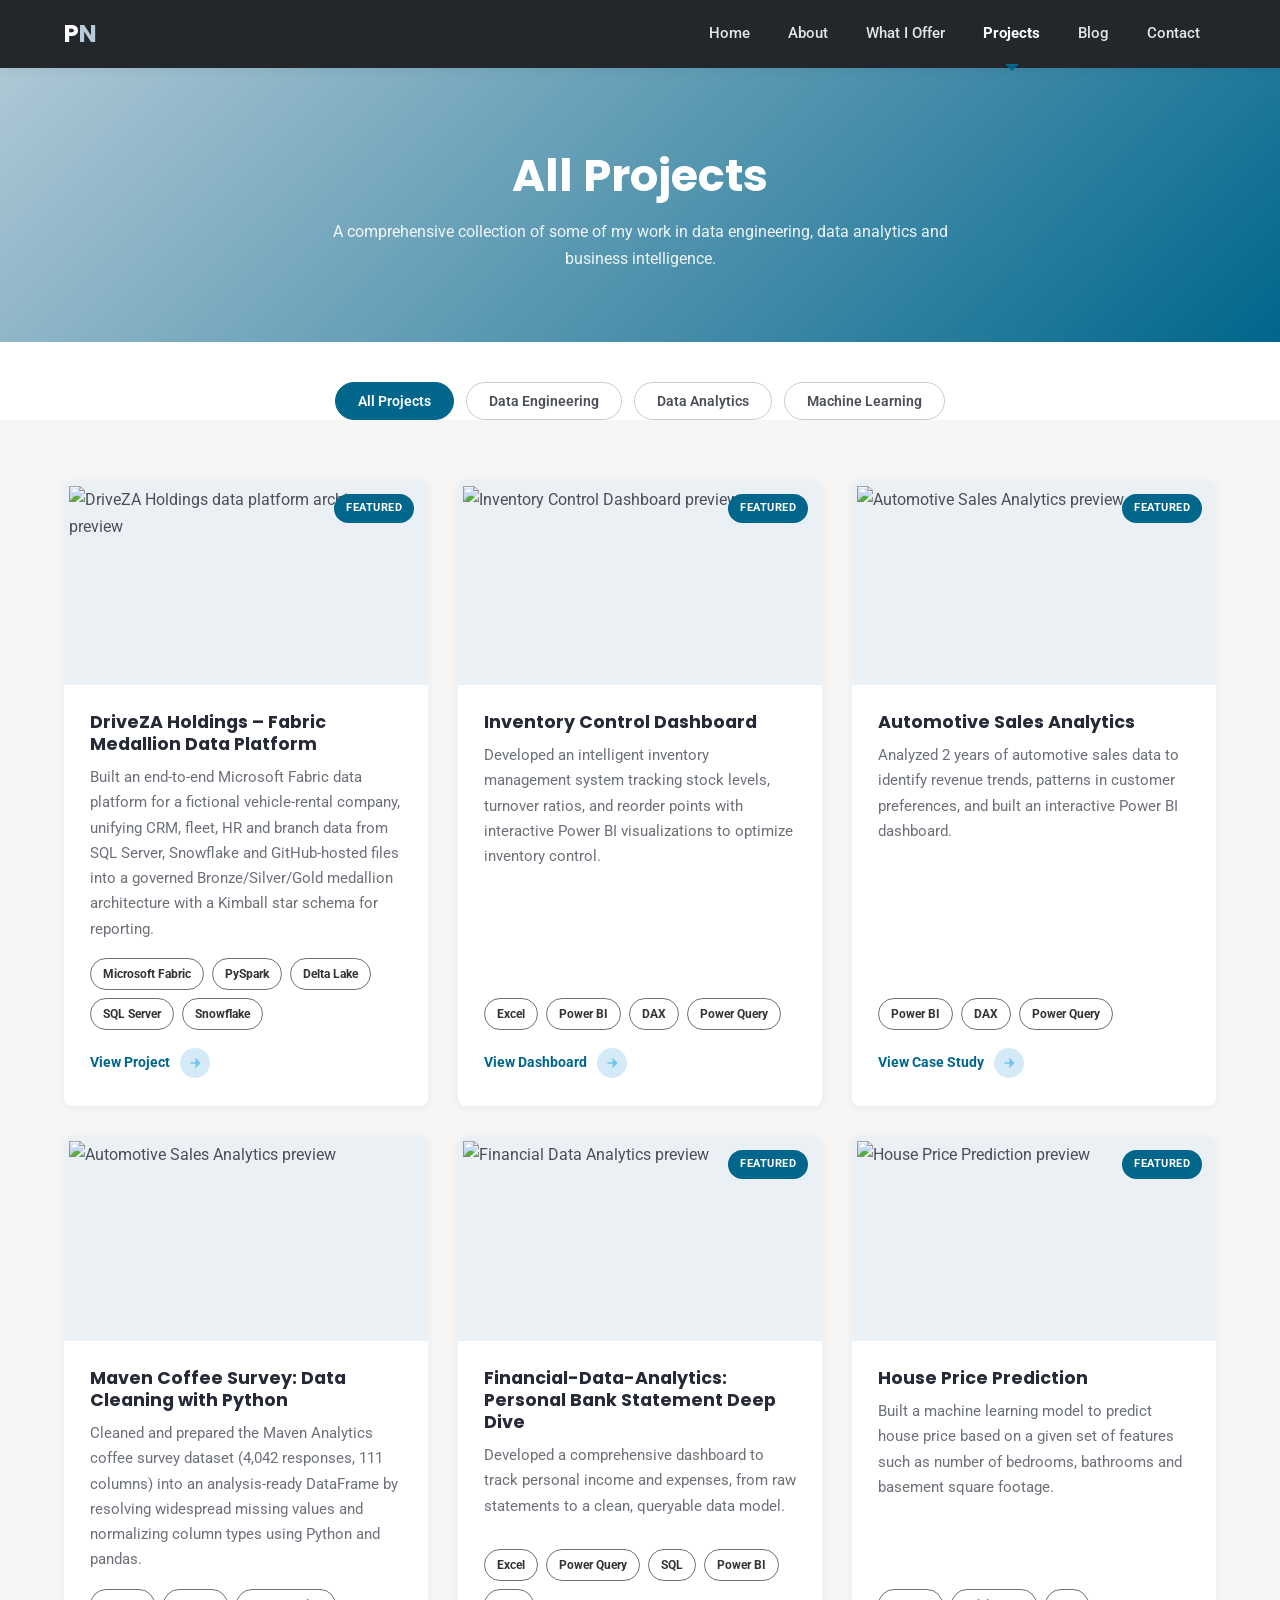
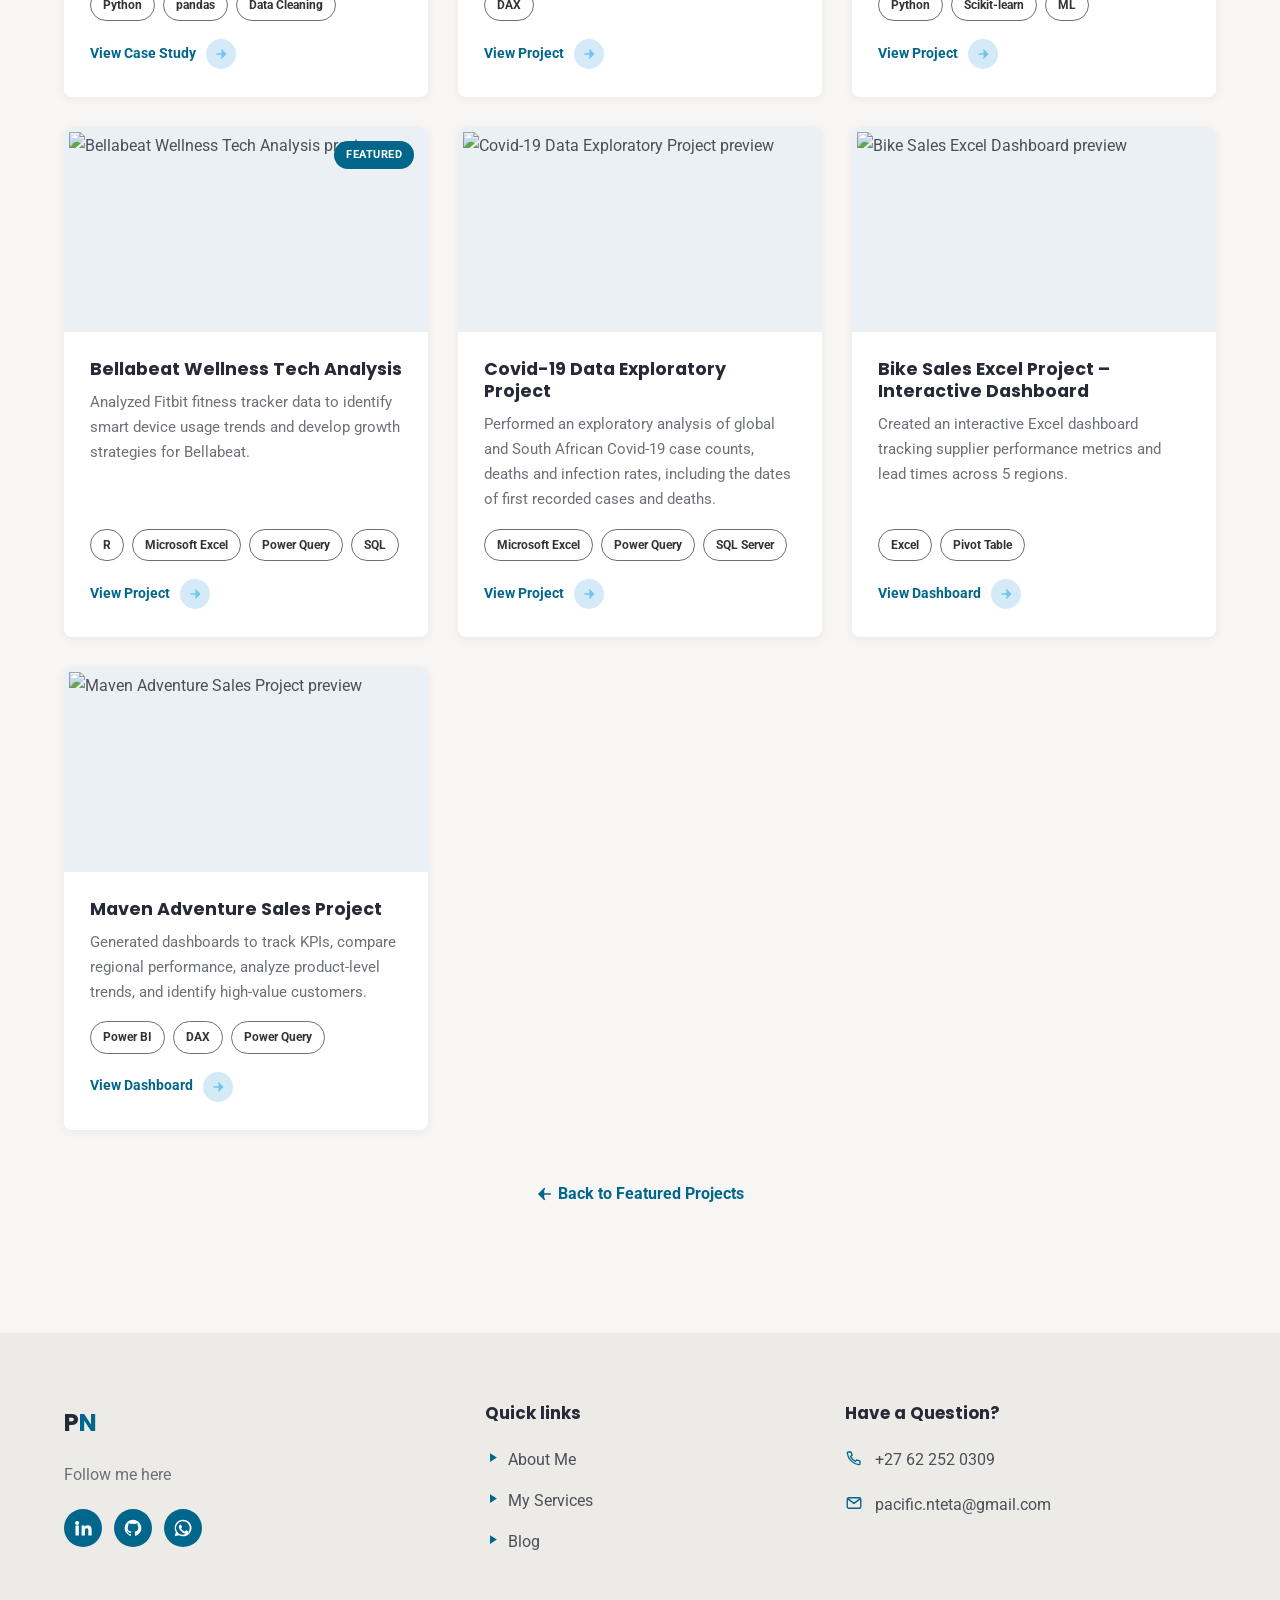
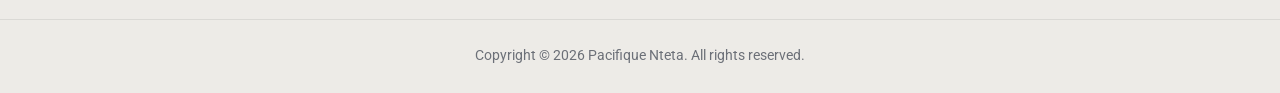
==== commit e7e9ac5a: "Index & Projects footer fix" ====
--- a/projects.html
+++ b/projects.html
@@ -246,7 +246,7 @@
 <ul class="footer-links">
   <li><a href="index.html#about"><span class="link-bullet" aria-hidden="true"><svg viewBox="0 0 24 24" fill="currentColor"><path d="M8 5v14l11-7z"/></svg></span> About Me</a></li>
   <li><a href="index.html#services"><span class="link-bullet" aria-hidden="true"><svg viewBox="0 0 24 24" fill="currentColor"><path d="M8 5v14l11-7z"/></svg></span> My Services</a></li>
-  <li><a href="index.html#blog"><span class="link-bullet" aria-hidden="true"><svg viewBox="0 0 24 24" fill="currentColor"><path d="M8 5v14l11-7z"/></svg></span> Bloq</a></li>
+  <li><a href="index.html#blog"><span class="link-bullet" aria-hidden="true"><svg viewBox="0 0 24 24" fill="currentColor"><path d="M8 5v14l11-7z"/></svg></span> Blog</a></li>
 </ul>
     </div>
 
